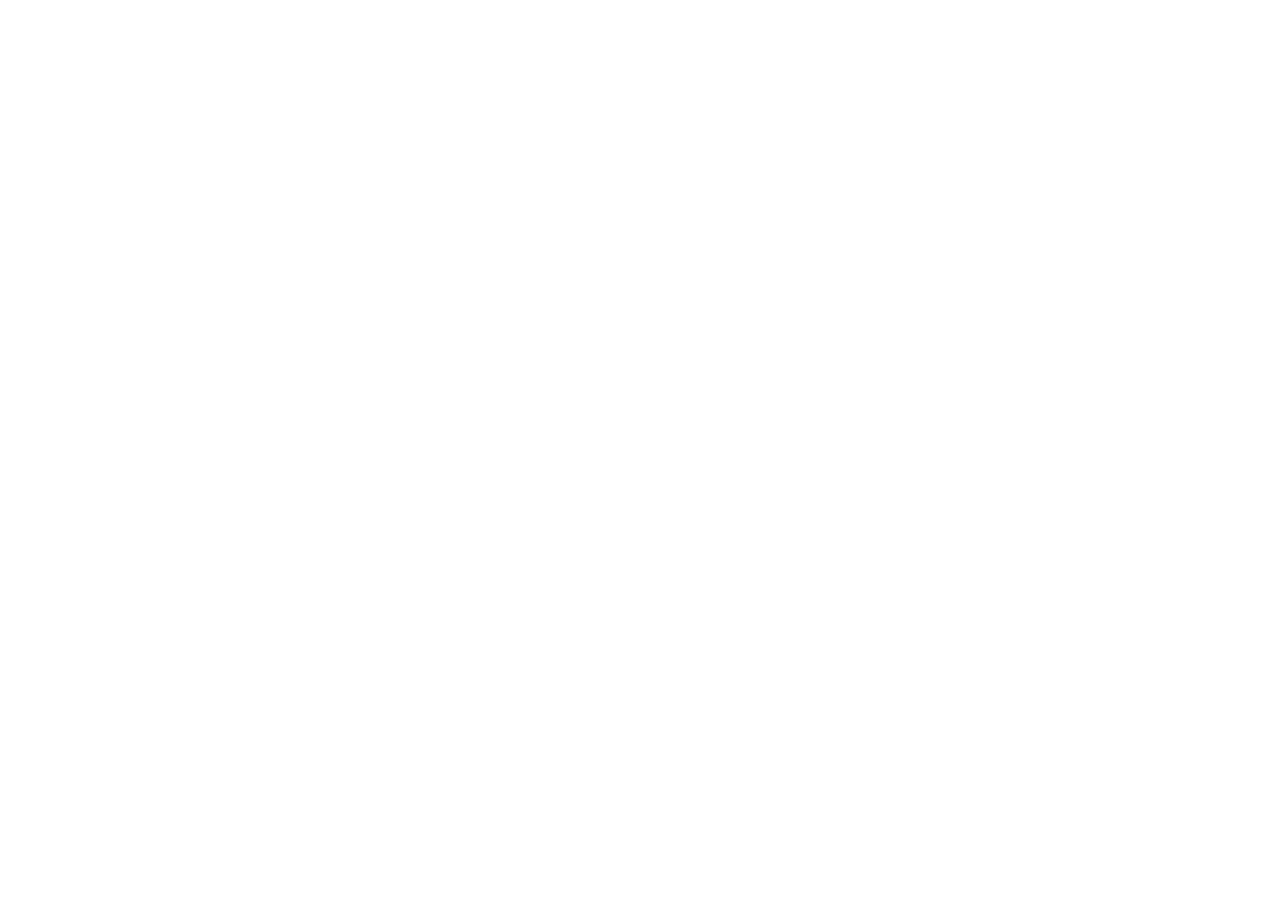
==== index.html @ b4f97b9c "init project" ====
<!DOCTYPE html>
<html lang="en">

<head>
    <meta charset="UTF-8">
    <meta http-equiv="X-UA-Compatible" content="IE=edge">
    <meta name="viewport" content="width=device-width, initial-scale=1.0">
    <title>Document</title>
</head>

<body>

</body>

</html>
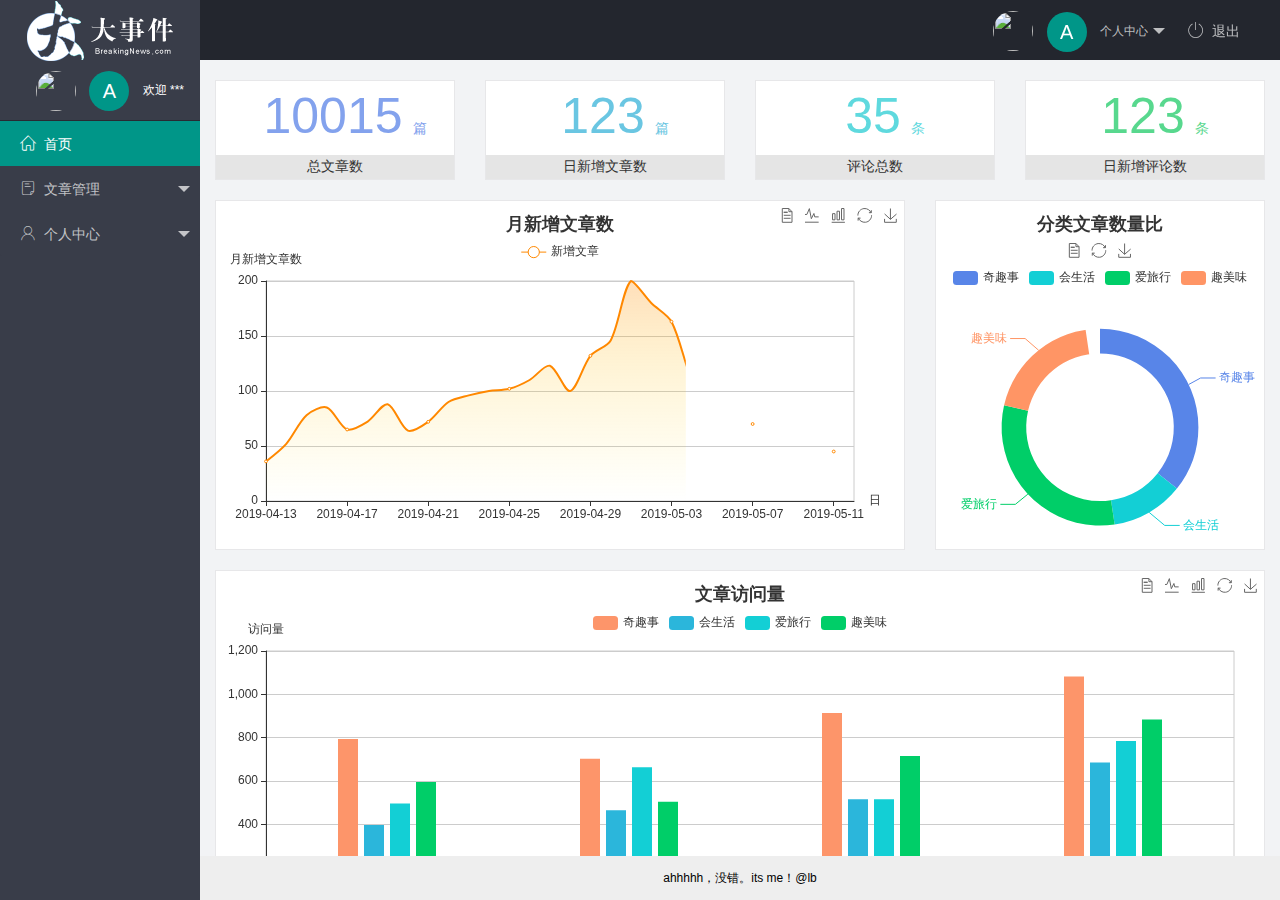
==== commit 74071f4d: "完成了主页功能的开发" ====
--- a/index.html
+++ b/index.html
@@ -5,11 +5,109 @@
     <meta charset="UTF-8">
     <meta http-equiv="X-UA-Compatible" content="IE=edge">
     <meta name="viewport" content="width=device-width, initial-scale=1.0">
-    <title>Document</title>
+    <title>后台主页</title>
+    <!-- 导入layui的样式表 -->
+    <link rel="stylesheet" href="/assets/lib/layui/css/layui.css">
+    <!-- 导入iconfont.css样式表-->
+    <link rel="stylesheet" href="/assets/fonts/iconfont.css">
+    <!-- 导入自己的样式 -->
+    <link rel="stylesheet" href="/assets/css/index.css">
 </head>
 
 <body>
+    <div class="layui-layout layui-layout-admin">
+        <div class="layui-header">
+            <div class="layui-logo layui-hide-xs layui-bg-black">
+                <img src="/assets/images/logo.png" alt="">
+            </div>
+            <!-- 头部区域（可配合layui 已有的水平导航） -->
+            <!-- <ul class="layui-nav layui-layout-left"> -->
+            <!-- 移动端显示 -->
+            <!-- <li class="layui-nav-item layui-show-xs-inline-block layui-hide-sm" lay-header-event="menuLeft"> -->
+            <!-- <i class="layui-icon layui-icon-spread-left"></i> -->
+            <!-- </li> -->
+            <!-- <li class="layui-nav-item">
+                <dl class="layui-nav-child">
+                    <dd><a href="">哈哈哈</a></dd>
+                    <dd><a href="">是我 22</a></dd>
+                    <dd><a href="">没错33</a></dd>
+                </dl>
+            </li> -->
+            <!-- </ul> -->
+            <ul class="layui-nav layui-layout-right">
+                <li class="layui-nav-item layui-hide layui-show-md-inline-block">
+                    <a href="javascript:;" class="userinfo">
+                        <img src="//tva1.sinaimg.cn/crop.0.0.118.118.180/5db11ff4gw1e77d3nqrv8j203b03cweg.jpg" class="layui-nav-img">
+                        <span class="text-avatar">A</span> 个人中心
+                    </a>
+                    <dl class="layui-nav-child">
+                        <dd><a href="">基本资料</a></dd>
+                        <dd><a href="">更换头像</a></dd>
+                        <dd><a href="">重置密码</a></dd>
+                    </dl>
 
+                </li>
+                <li class="layui-nav-item" lay-header-event="menuRight" lay-unselect>
+                    <a href="javascript:;">
+                        <i class="layui-icon "><a href="javascript:;" id="btnLogout"><span class="iconfont icon-tuichu"></span>退出</a></i>
+                    </a>
+                </li>
+            </ul>
+        </div>
+
+        <div class="layui-side layui-bg-black">
+            <div class="layui-side-scroll">
+                <div class="userinfo">
+                    <img src="//tva1.sinaimg.cn/crop.0.0.118.118.180/5db11ff4gw1e77d3nqrv8j203b03cweg.jpg" class="layui-nav-img">
+                    <span class="text-avatar">A</span>
+                    <span id="welcome">欢迎 ***</span>
+                </div>
+                <!-- 左侧导航区域（可配合layui已有的垂直导航） -->
+                <ul class="layui-nav layui-nav-tree" lay-shrink="all">
+                    <li class="layui-nav-item layui-this">
+                        <a href="/home/dashboard.html" target="fm">
+                            <span class="iconfont icon-home"></span>首页</a>
+                    </li>
+                    <li class="layui-nav-item">
+                        <a class="" href="javascript:;"><span class="iconfont icon-16"></span>文章管理</a>
+                        <dl class="layui-nav-child">
+                            <dd><a href="javascript:;"><i class="layui-icon layui-icon-app"></i>文章类别</a></dd>
+                            <dd><a href="javascript:;"><i class="layui-icon layui-icon-app"></i>文章列表</a></dd>
+                            <dd><a href="javascript:;"><i class="layui-icon layui-icon-app"></i>发布文章</a></dd>
+
+                        </dl>
+                    </li>
+                    <li class="layui-nav-item">
+                        <a href="javascript:;"><span class="iconfont icon-user"></span>个人中心</a>
+                        <dl class="layui-nav-child">
+                            <dd><a href="javascript:;"><i class="layui-icon layui-icon-app"></i>基本资料</a></dd>
+                            <dd><a href="javascript:;"><i class="layui-icon layui-icon-app"></i>更换头像</a></dd>
+                            <dd><a href="javascript:;"><i class="layui-icon layui-icon-app"></i>重置密码</a></dd>
+                        </dl>
+                    </li>
+                </ul>
+            </div>
+        </div>
+
+        <div class="layui-body">
+            <!-- 内容主体区域 -->
+            <iframe name="fm" src="/home/dashboard.html" frameborder="0"></iframe>
+        </div>
+
+        <div class="layui-footer">
+            <!-- 底部固定区域 -->
+            ahhhhh，没错。its me！@lb
+        </div>
+    </div>
+
+    <!-- 导入layui的js文件 -->
+    <script src="/assets/lib/layui/layui.all.js"></script>
+    <!-- 导入jQuery文件 -->
+    <script src="/assets/lib/jquery.js"></script>
+    <!-- 导入baseAPI.js文件 -->
+    <script src="/assets/js/baseAPI.js"></script>
+    <!-- 导入自己的index.js文件 -->
+    <script src="/assets/js/index.js"></script>
 </body>
 
 </html>--- a/assets/lib/layui/css/layui.css
+++ b/assets/lib/layui/css/layui.css
@@ -0,0 +1,2 @@
+/** layui-v2.5.5 MIT License By https://www.layui.com */
+ .layui-inline,img{display:inline-block;vertical-align:middle}h1,h2,h3,h4,h5,h6{font-weight:400}.layui-edge,.layui-header,.layui-inline,.layui-main{position:relative}.layui-body,.layui-edge,.layui-elip{overflow:hidden}.layui-btn,.layui-edge,.layui-inline,img{vertical-align:middle}.layui-btn,.layui-disabled,.layui-icon,.layui-unselect{-moz-user-select:none;-webkit-user-select:none;-ms-user-select:none}.layui-elip,.layui-form-checkbox span,.layui-form-pane .layui-form-label{text-overflow:ellipsis;white-space:nowrap}.layui-breadcrumb,.layui-tree-btnGroup{visibility:hidden}blockquote,body,button,dd,div,dl,dt,form,h1,h2,h3,h4,h5,h6,input,li,ol,p,pre,td,textarea,th,ul{margin:0;padding:0;-webkit-tap-highlight-color:rgba(0,0,0,0)}a:active,a:hover{outline:0}img{border:none}li{list-style:none}table{border-collapse:collapse;border-spacing:0}h4,h5,h6{font-size:100%}button,input,optgroup,option,select,textarea{font-family:inherit;font-size:inherit;font-style:inherit;font-weight:inherit;outline:0}pre{white-space:pre-wrap;white-space:-moz-pre-wrap;white-space:-pre-wrap;white-space:-o-pre-wrap;word-wrap:break-word}body{line-height:24px;font:14px Helvetica Neue,Helvetica,PingFang SC,Tahoma,Arial,sans-serif}hr{height:1px;margin:10px 0;border:0;clear:both}a{color:#333;text-decoration:none}a:hover{color:#777}a cite{font-style:normal;*cursor:pointer}.layui-border-box,.layui-border-box *{box-sizing:border-box}.layui-box,.layui-box *{box-sizing:content-box}.layui-clear{clear:both;*zoom:1}.layui-clear:after{content:'\20';clear:both;*zoom:1;display:block;height:0}.layui-inline{*display:inline;*zoom:1}.layui-edge{display:inline-block;width:0;height:0;border-width:6px;border-style:dashed;border-color:transparent}.layui-edge-top{top:-4px;border-bottom-color:#999;border-bottom-style:solid}.layui-edge-right{border-left-color:#999;border-left-style:solid}.layui-edge-bottom{top:2px;border-top-color:#999;border-top-style:solid}.layui-edge-left{border-right-color:#999;border-right-style:solid}.layui-disabled,.layui-disabled:hover{color:#d2d2d2!important;cursor:not-allowed!important}.layui-circle{border-radius:100%}.layui-show{display:block!important}.layui-hide{display:none!important}@font-face{font-family:layui-icon;src:url(../font/iconfont.eot?v=250);src:url(../font/iconfont.eot?v=250#iefix) format('embedded-opentype'),url(../font/iconfont.woff2?v=250) format('woff2'),url(../font/iconfont.woff?v=250) format('woff'),url(../font/iconfont.ttf?v=250) format('truetype'),url(../font/iconfont.svg?v=250#layui-icon) format('svg')}.layui-icon{font-family:layui-icon!important;font-size:16px;font-style:normal;-webkit-font-smoothing:antialiased;-moz-osx-font-smoothing:grayscale}.layui-icon-reply-fill:before{content:"\e611"}.layui-icon-set-fill:before{content:"\e614"}.layui-icon-menu-fill:before{content:"\e60f"}.layui-icon-search:before{content:"\e615"}.layui-icon-share:before{content:"\e641"}.layui-icon-set-sm:before{content:"\e620"}.layui-icon-engine:before{content:"\e628"}.layui-icon-close:before{content:"\1006"}.layui-icon-close-fill:before{content:"\1007"}.layui-icon-chart-screen:before{content:"\e629"}.layui-icon-star:before{content:"\e600"}.layui-icon-circle-dot:before{content:"\e617"}.layui-icon-chat:before{content:"\e606"}.layui-icon-release:before{content:"\e609"}.layui-icon-list:before{content:"\e60a"}.layui-icon-chart:before{content:"\e62c"}.layui-icon-ok-circle:before{content:"\1005"}.layui-icon-layim-theme:before{content:"\e61b"}.layui-icon-table:before{content:"\e62d"}.layui-icon-right:before{content:"\e602"}.layui-icon-left:before{content:"\e603"}.layui-icon-cart-simple:before{content:"\e698"}.layui-icon-face-cry:before{content:"\e69c"}.layui-icon-face-smile:before{content:"\e6af"}.layui-icon-survey:before{content:"\e6b2"}.layui-icon-tree:before{content:"\e62e"}.layui-icon-upload-circle:before{content:"\e62f"}.layui-icon-add-circle:before{content:"\e61f"}.layui-icon-download-circle:before{content:"\e601"}.layui-icon-templeate-1:before{content:"\e630"}.layui-icon-util:before{content:"\e631"}.layui-icon-face-surprised:before{content:"\e664"}.layui-icon-edit:before{content:"\e642"}.layui-icon-speaker:before{content:"\e645"}.layui-icon-down:before{content:"\e61a"}.layui-icon-file:before{content:"\e621"}.layui-icon-layouts:before{content:"\e632"}.layui-icon-rate-half:before{content:"\e6c9"}.layui-icon-add-circle-fine:before{content:"\e608"}.layui-icon-prev-circle:before{content:"\e633"}.layui-icon-read:before{content:"\e705"}.layui-icon-404:before{content:"\e61c"}.layui-icon-carousel:before{content:"\e634"}.layui-icon-help:before{content:"\e607"}.layui-icon-code-circle:before{content:"\e635"}.layui-icon-water:before{content:"\e636"}.layui-icon-username:before{content:"\e66f"}.layui-icon-find-fill:before{content:"\e670"}.layui-icon-about:before{content:"\e60b"}.layui-icon-location:before{content:"\e715"}.layui-icon-up:before{content:"\e619"}.layui-icon-pause:before{content:"\e651"}.layui-icon-date:before{content:"\e637"}.layui-icon-layim-uploadfile:before{content:"\e61d"}.layui-icon-delete:before{content:"\e640"}.layui-icon-play:before{content:"\e652"}.layui-icon-top:before{content:"\e604"}.layui-icon-friends:before{content:"\e612"}.layui-icon-refresh-3:before{content:"\e9aa"}.layui-icon-ok:before{content:"\e605"}.layui-icon-layer:before{content:"\e638"}.layui-icon-face-smile-fine:before{content:"\e60c"}.layui-icon-dollar:before{content:"\e659"}.layui-icon-group:before{content:"\e613"}.layui-icon-layim-download:before{content:"\e61e"}.layui-icon-picture-fine:before{content:"\e60d"}.layui-icon-link:before{content:"\e64c"}.layui-icon-diamond:before{content:"\e735"}.layui-icon-log:before{content:"\e60e"}.layui-icon-rate-solid:before{content:"\e67a"}.layui-icon-fonts-del:before{content:"\e64f"}.layui-icon-unlink:before{content:"\e64d"}.layui-icon-fonts-clear:before{content:"\e639"}.layui-icon-triangle-r:before{content:"\e623"}.layui-icon-circle:before{content:"\e63f"}.layui-icon-radio:before{content:"\e643"}.layui-icon-align-center:before{content:"\e647"}.layui-icon-align-right:before{content:"\e648"}.layui-icon-align-left:before{content:"\e649"}.layui-icon-loading-1:before{content:"\e63e"}.layui-icon-return:before{content:"\e65c"}.layui-icon-fonts-strong:before{content:"\e62b"}.layui-icon-upload:before{content:"\e67c"}.layui-icon-dialogue:before{content:"\e63a"}.layui-icon-video:before{content:"\e6ed"}.layui-icon-headset:before{content:"\e6fc"}.layui-icon-cellphone-fine:before{content:"\e63b"}.layui-icon-add-1:before{content:"\e654"}.layui-icon-face-smile-b:before{content:"\e650"}.layui-icon-fonts-html:before{content:"\e64b"}.layui-icon-form:before{content:"\e63c"}.layui-icon-cart:before{content:"\e657"}.layui-icon-camera-fill:before{content:"\e65d"}.layui-icon-tabs:before{content:"\e62a"}.layui-icon-fonts-code:before{content:"\e64e"}.layui-icon-fire:before{content:"\e756"}.layui-icon-set:before{content:"\e716"}.layui-icon-fonts-u:before{content:"\e646"}.layui-icon-triangle-d:before{content:"\e625"}.layui-icon-tips:before{content:"\e702"}.layui-icon-picture:before{content:"\e64a"}.layui-icon-more-vertical:before{content:"\e671"}.layui-icon-flag:before{content:"\e66c"}.layui-icon-loading:before{content:"\e63d"}.layui-icon-fonts-i:before{content:"\e644"}.layui-icon-refresh-1:before{content:"\e666"}.layui-icon-rmb:before{content:"\e65e"}.layui-icon-home:before{content:"\e68e"}.layui-icon-user:before{content:"\e770"}.layui-icon-notice:before{content:"\e667"}.layui-icon-login-weibo:before{content:"\e675"}.layui-icon-voice:before{content:"\e688"}.layui-icon-upload-drag:before{content:"\e681"}.layui-icon-login-qq:before{content:"\e676"}.layui-icon-snowflake:before{content:"\e6b1"}.layui-icon-file-b:before{content:"\e655"}.layui-icon-template:before{content:"\e663"}.layui-icon-auz:before{content:"\e672"}.layui-icon-console:before{content:"\e665"}.layui-icon-app:before{content:"\e653"}.layui-icon-prev:before{content:"\e65a"}.layui-icon-website:before{content:"\e7ae"}.layui-icon-next:before{content:"\e65b"}.layui-icon-component:before{content:"\e857"}.layui-icon-more:before{content:"\e65f"}.layui-icon-login-wechat:before{content:"\e677"}.layui-icon-shrink-right:before{content:"\e668"}.layui-icon-spread-left:before{content:"\e66b"}.layui-icon-camera:before{content:"\e660"}.layui-icon-note:before{content:"\e66e"}.layui-icon-refresh:before{content:"\e669"}.layui-icon-female:before{content:"\e661"}.layui-icon-male:before{content:"\e662"}.layui-icon-password:before{content:"\e673"}.layui-icon-senior:before{content:"\e674"}.layui-icon-theme:before{content:"\e66a"}.layui-icon-tread:before{content:"\e6c5"}.layui-icon-praise:before{content:"\e6c6"}.layui-icon-star-fill:before{content:"\e658"}.layui-icon-rate:before{content:"\e67b"}.layui-icon-template-1:before{content:"\e656"}.layui-icon-vercode:before{content:"\e679"}.layui-icon-cellphone:before{content:"\e678"}.layui-icon-screen-full:before{content:"\e622"}.layui-icon-screen-restore:before{content:"\e758"}.layui-icon-cols:before{content:"\e610"}.layui-icon-export:before{content:"\e67d"}.layui-icon-print:before{content:"\e66d"}.layui-icon-slider:before{content:"\e714"}.layui-icon-addition:before{content:"\e624"}.layui-icon-subtraction:before{content:"\e67e"}.layui-icon-service:before{content:"\e626"}.layui-icon-transfer:before{content:"\e691"}.layui-main{width:1140px;margin:0 auto}.layui-header{z-index:1000;height:60px}.layui-header a:hover{transition:all .5s;-webkit-transition:all .5s}.layui-side{position:fixed;left:0;top:0;bottom:0;z-index:999;width:200px;overflow-x:hidden}.layui-side-scroll{position:relative;width:220px;height:100%;overflow-x:hidden}.layui-body{position:absolute;left:200px;right:0;top:0;bottom:0;z-index:998;width:auto;overflow-y:auto;box-sizing:border-box}.layui-layout-body{overflow:hidden}.layui-layout-admin .layui-header{background-color:#23262E}.layui-layout-admin .layui-side{top:60px;width:200px;overflow-x:hidden}.layui-layout-admin .layui-body{position:fixed;top:60px;bottom:44px}.layui-layout-admin .layui-main{width:auto;margin:0 15px}.layui-layout-admin .layui-footer{position:fixed;left:200px;right:0;bottom:0;height:44px;line-height:44px;padding:0 15px;background-color:#eee}.layui-layout-admin .layui-logo{position:absolute;left:0;top:0;width:200px;height:100%;line-height:60px;text-align:center;color:#009688;font-size:16px}.layui-layout-admin .layui-header .layui-nav{background:0 0}.layui-layout-left{position:absolute!important;left:200px;top:0}.layui-layout-right{position:absolute!important;right:0;top:0}.layui-container{position:relative;margin:0 auto;padding:0 15px;box-sizing:border-box}.layui-fluid{position:relative;margin:0 auto;padding:0 15px}.layui-row:after,.layui-row:before{content:'';display:block;clear:both}.layui-col-lg1,.layui-col-lg10,.layui-col-lg11,.layui-col-lg12,.layui-col-lg2,.layui-col-lg3,.layui-col-lg4,.layui-col-lg5,.layui-col-lg6,.layui-col-lg7,.layui-col-lg8,.layui-col-lg9,.layui-col-md1,.layui-col-md10,.layui-col-md11,.layui-col-md12,.layui-col-md2,.layui-col-md3,.layui-col-md4,.layui-col-md5,.layui-col-md6,.layui-col-md7,.layui-col-md8,.layui-col-md9,.layui-col-sm1,.layui-col-sm10,.layui-col-sm11,.layui-col-sm12,.layui-col-sm2,.layui-col-sm3,.layui-col-sm4,.layui-col-sm5,.layui-col-sm6,.layui-col-sm7,.layui-col-sm8,.layui-col-sm9,.layui-col-xs1,.layui-col-xs10,.layui-col-xs11,.layui-col-xs12,.layui-col-xs2,.layui-col-xs3,.layui-col-xs4,.layui-col-xs5,.layui-col-xs6,.layui-col-xs7,.layui-col-xs8,.layui-col-xs9{position:relative;display:block;box-sizing:border-box}.layui-col-xs1,.layui-col-xs10,.layui-col-xs11,.layui-col-xs12,.layui-col-xs2,.layui-col-xs3,.layui-col-xs4,.layui-col-xs5,.layui-col-xs6,.layui-col-xs7,.layui-col-xs8,.layui-col-xs9{float:left}.layui-col-xs1{width:8.33333333%}.layui-col-xs2{width:16.66666667%}.layui-col-xs3{width:25%}.layui-col-xs4{width:33.33333333%}.layui-col-xs5{width:41.66666667%}.layui-col-xs6{width:50%}.layui-col-xs7{width:58.33333333%}.layui-col-xs8{width:66.66666667%}.layui-col-xs9{width:75%}.layui-col-xs10{width:83.33333333%}.layui-col-xs11{width:91.66666667%}.layui-col-xs12{width:100%}.layui-col-xs-offset1{margin-left:8.33333333%}.layui-col-xs-offset2{margin-left:16.66666667%}.layui-col-xs-offset3{margin-left:25%}.layui-col-xs-offset4{margin-left:33.33333333%}.layui-col-xs-offset5{margin-left:41.66666667%}.layui-col-xs-offset6{margin-left:50%}.layui-col-xs-offset7{margin-left:58.33333333%}.layui-col-xs-offset8{margin-left:66.66666667%}.layui-col-xs-offset9{margin-left:75%}.layui-col-xs-offset10{margin-left:83.33333333%}.layui-col-xs-offset11{margin-left:91.66666667%}.layui-col-xs-offset12{margin-left:100%}@media screen and (max-width:768px){.layui-hide-xs{display:none!important}.layui-show-xs-block{display:block!important}.layui-show-xs-inline{display:inline!important}.layui-show-xs-inline-block{display:inline-block!important}}@media screen and (min-width:768px){.layui-container{width:750px}.layui-hide-sm{display:none!important}.layui-show-sm-block{display:block!important}.layui-show-sm-inline{display:inline!important}.layui-show-sm-inline-block{display:inline-block!important}.layui-col-sm1,.layui-col-sm10,.layui-col-sm11,.layui-col-sm12,.layui-col-sm2,.layui-col-sm3,.layui-col-sm4,.layui-col-sm5,.layui-col-sm6,.layui-col-sm7,.layui-col-sm8,.layui-col-sm9{float:left}.layui-col-sm1{width:8.33333333%}.layui-col-sm2{width:16.66666667%}.layui-col-sm3{width:25%}.layui-col-sm4{width:33.33333333%}.layui-col-sm5{width:41.66666667%}.layui-col-sm6{width:50%}.layui-col-sm7{width:58.33333333%}.layui-col-sm8{width:66.66666667%}.layui-col-sm9{width:75%}.layui-col-sm10{width:83.33333333%}.layui-col-sm11{width:91.66666667%}.layui-col-sm12{width:100%}.layui-col-sm-offset1{margin-left:8.33333333%}.layui-col-sm-offset2{margin-left:16.66666667%}.layui-col-sm-offset3{margin-left:25%}.layui-col-sm-offset4{margin-left:33.33333333%}.layui-col-sm-offset5{margin-left:41.66666667%}.layui-col-sm-offset6{margin-left:50%}.layui-col-sm-offset7{margin-left:58.33333333%}.layui-col-sm-offset8{margin-left:66.66666667%}.layui-col-sm-offset9{margin-left:75%}.layui-col-sm-offset10{margin-left:83.33333333%}.layui-col-sm-offset11{margin-left:91.66666667%}.layui-col-sm-offset12{margin-left:100%}}@media screen and (min-width:992px){.layui-container{width:970px}.layui-hide-md{display:none!important}.layui-show-md-block{display:block!important}.layui-show-md-inline{display:inline!important}.layui-show-md-inline-block{display:inline-block!important}.layui-col-md1,.layui-col-md10,.layui-col-md11,.layui-col-md12,.layui-col-md2,.layui-col-md3,.layui-col-md4,.layui-col-md5,.layui-col-md6,.layui-col-md7,.layui-col-md8,.layui-col-md9{float:left}.layui-col-md1{width:8.33333333%}.layui-col-md2{width:16.66666667%}.layui-col-md3{width:25%}.layui-col-md4{width:33.33333333%}.layui-col-md5{width:41.66666667%}.layui-col-md6{width:50%}.layui-col-md7{width:58.33333333%}.layui-col-md8{width:66.66666667%}.layui-col-md9{width:75%}.layui-col-md10{width:83.33333333%}.layui-col-md11{width:91.66666667%}.layui-col-md12{width:100%}.layui-col-md-offset1{margin-left:8.33333333%}.layui-col-md-offset2{margin-left:16.66666667%}.layui-col-md-offset3{margin-left:25%}.layui-col-md-offset4{margin-left:33.33333333%}.layui-col-md-offset5{margin-left:41.66666667%}.layui-col-md-offset6{margin-left:50%}.layui-col-md-offset7{margin-left:58.33333333%}.layui-col-md-offset8{margin-left:66.66666667%}.layui-col-md-offset9{margin-left:75%}.layui-col-md-offset10{margin-left:83.33333333%}.layui-col-md-offset11{margin-left:91.66666667%}.layui-col-md-offset12{margin-left:100%}}@media screen and (min-width:1200px){.layui-container{width:1170px}.layui-hide-lg{display:none!important}.layui-show-lg-block{display:block!important}.layui-show-lg-inline{display:inline!important}.layui-show-lg-inline-block{display:inline-block!important}.layui-col-lg1,.layui-col-lg10,.layui-col-lg11,.layui-col-lg12,.layui-col-lg2,.layui-col-lg3,.layui-col-lg4,.layui-col-lg5,.layui-col-lg6,.layui-col-lg7,.layui-col-lg8,.layui-col-lg9{float:left}.layui-col-lg1{width:8.33333333%}.layui-col-lg2{width:16.66666667%}.layui-col-lg3{width:25%}.layui-col-lg4{width:33.33333333%}.layui-col-lg5{width:41.66666667%}.layui-col-lg6{width:50%}.layui-col-lg7{width:58.33333333%}.layui-col-lg8{width:66.66666667%}.layui-col-lg9{width:75%}.layui-col-lg10{width:83.33333333%}.layui-col-lg11{width:91.66666667%}.layui-col-lg12{width:100%}.layui-col-lg-offset1{margin-left:8.33333333%}.layui-col-lg-offset2{margin-left:16.66666667%}.layui-col-lg-offset3{margin-left:25%}.layui-col-lg-offset4{margin-left:33.33333333%}.layui-col-lg-offset5{margin-left:41.66666667%}.layui-col-lg-offset6{margin-left:50%}.layui-col-lg-offset7{margin-left:58.33333333%}.layui-col-lg-offset8{margin-left:66.66666667%}.layui-col-lg-offset9{margin-left:75%}.layui-col-lg-offset10{margin-left:83.33333333%}.layui-col-lg-offset11{margin-left:91.66666667%}.layui-col-lg-offset12{margin-left:100%}}.layui-col-space1{margin:-.5px}.layui-col-space1>*{padding:.5px}.layui-col-space3{margin:-1.5px}.layui-col-space3>*{padding:1.5px}.layui-col-space5{margin:-2.5px}.layui-col-space5>*{padding:2.5px}.layui-col-space8{margin:-3.5px}.layui-col-space8>*{padding:3.5px}.layui-col-space10{margin:-5px}.layui-col-space10>*{padding:5px}.layui-col-space12{margin:-6px}.layui-col-space12>*{padding:6px}.layui-col-space15{margin:-7.5px}.layui-col-space15>*{padding:7.5px}.layui-col-space18{margin:-9px}.layui-col-space18>*{padding:9px}.layui-col-space20{margin:-10px}.layui-col-space20>*{padding:10px}.layui-col-space22{margin:-11px}.layui-col-space22>*{padding:11px}.layui-col-space25{margin:-12.5px}.layui-col-space25>*{padding:12.5px}.layui-col-space30{margin:-15px}.layui-col-space30>*{padding:15px}.layui-btn,.layui-input,.layui-select,.layui-textarea,.layui-upload-button{outline:0;-webkit-appearance:none;transition:all .3s;-webkit-transition:all .3s;box-sizing:border-box}.layui-elem-quote{margin-bottom:10px;padding:15px;line-height:22px;border-left:5px solid #009688;border-radius:0 2px 2px 0;background-color:#f2f2f2}.layui-quote-nm{border-style:solid;border-width:1px 1px 1px 5px;background:0 0}.layui-elem-field{margin-bottom:10px;padding:0;border-width:1px;border-style:solid}.layui-elem-field legend{margin-left:20px;padding:0 10px;font-size:20px;font-weight:300}.layui-field-title{margin:10px 0 20px;border-width:1px 0 0}.layui-field-box{padding:10px 15px}.layui-field-title .layui-field-box{padding:10px 0}.layui-progress{position:relative;height:6px;border-radius:20px;background-color:#e2e2e2}.layui-progress-bar{position:absolute;left:0;top:0;width:0;max-width:100%;height:6px;border-radius:20px;text-align:right;background-color:#5FB878;transition:all .3s;-webkit-transition:all .3s}.layui-progress-big,.layui-progress-big .layui-progress-bar{height:18px;line-height:18px}.layui-progress-text{position:relative;top:-20px;line-height:18px;font-size:12px;color:#666}.layui-progress-big .layui-progress-text{position:static;padding:0 10px;color:#fff}.layui-collapse{border-width:1px;border-style:solid;border-radius:2px}.layui-colla-content,.layui-colla-item{border-top-width:1px;border-top-style:solid}.layui-colla-item:first-child{border-top:none}.layui-colla-title{position:relative;height:42px;line-height:42px;padding:0 15px 0 35px;color:#333;background-color:#f2f2f2;cursor:pointer;font-size:14px;overflow:hidden}.layui-colla-content{display:none;padding:10px 15px;line-height:22px;color:#666}.layui-colla-icon{position:absolute;left:15px;top:0;font-size:14px}.layui-card{margin-bottom:15px;border-radius:2px;background-color:#fff;box-shadow:0 1px 2px 0 rgba(0,0,0,.05)}.layui-card:last-child{margin-bottom:0}.layui-card-header{position:relative;height:42px;line-height:42px;padding:0 15px;border-bottom:1px solid #f6f6f6;color:#333;border-radius:2px 2px 0 0;font-size:14px}.layui-bg-black,.layui-bg-blue,.layui-bg-cyan,.layui-bg-green,.layui-bg-orange,.layui-bg-red{color:#fff!important}.layui-card-body{position:relative;padding:10px 15px;line-height:24px}.layui-card-body[pad15]{padding:15px}.layui-card-body[pad20]{padding:20px}.layui-card-body .layui-table{margin:5px 0}.layui-card .layui-tab{margin:0}.layui-panel-window{position:relative;padding:15px;border-radius:0;border-top:5px solid #E6E6E6;background-color:#fff}.layui-auxiliar-moving{position:fixed;left:0;right:0;top:0;bottom:0;width:100%;height:100%;background:0 0;z-index:9999999999}.layui-form-label,.layui-form-mid,.layui-form-select,.layui-input-block,.layui-input-inline,.layui-textarea{position:relative}.layui-bg-red{background-color:#FF5722!important}.layui-bg-orange{background-color:#FFB800!important}.layui-bg-green{background-color:#009688!important}.layui-bg-cyan{background-color:#2F4056!important}.layui-bg-blue{background-color:#1E9FFF!important}.layui-bg-black{background-color:#393D49!important}.layui-bg-gray{background-color:#eee!important;color:#666!important}.layui-badge-rim,.layui-colla-content,.layui-colla-item,.layui-collapse,.layui-elem-field,.layui-form-pane .layui-form-item[pane],.layui-form-pane .layui-form-label,.layui-input,.layui-layedit,.layui-layedit-tool,.layui-quote-nm,.layui-select,.layui-tab-bar,.layui-tab-card,.layui-tab-title,.layui-tab-title .layui-this:after,.layui-textarea{border-color:#e6e6e6}.layui-timeline-item:before,hr{background-color:#e6e6e6}.layui-text{line-height:22px;font-size:14px;color:#666}.layui-text h1,.layui-text h2,.layui-text h3{font-weight:500;color:#333}.layui-text h1{font-size:30px}.layui-text h2{font-size:24px}.layui-text h3{font-size:18px}.layui-text a:not(.layui-btn){color:#01AAED}.layui-text a:not(.layui-btn):hover{text-decoration:underline}.layui-text ul{padding:5px 0 5px 15px}.layui-text ul li{margin-top:5px;list-style-type:disc}.layui-text em,.layui-word-aux{color:#999!important;padding:0 5px!important}.layui-btn{display:inline-block;height:38px;line-height:38px;padding:0 18px;background-color:#009688;color:#fff;white-space:nowrap;text-align:center;font-size:14px;border:none;border-radius:2px;cursor:pointer}.layui-btn:hover{opacity:.8;filter:alpha(opacity=80);color:#fff}.layui-btn:active{opacity:1;filter:alpha(opacity=100)}.layui-btn+.layui-btn{margin-left:10px}.layui-btn-container{font-size:0}.layui-btn-container .layui-btn{margin-right:10px;margin-bottom:10px}.layui-btn-container .layui-btn+.layui-btn{margin-left:0}.layui-table .layui-btn-container .layui-btn{margin-bottom:9px}.layui-btn-radius{border-radius:100px}.layui-btn .layui-icon{margin-right:3px;font-size:18px;vertical-align:bottom;vertical-align:middle\9}.layui-btn-primary{border:1px solid #C9C9C9;background-color:#fff;color:#555}.layui-btn-primary:hover{border-color:#009688;color:#333}.layui-btn-normal{background-color:#1E9FFF}.layui-btn-warm{background-color:#FFB800}.layui-btn-danger{background-color:#FF5722}.layui-btn-checked{background-color:#5FB878}.layui-btn-disabled,.layui-btn-disabled:active,.layui-btn-disabled:hover{border:1px solid #e6e6e6;background-color:#FBFBFB;color:#C9C9C9;cursor:not-allowed;opacity:1}.layui-btn-lg{height:44px;line-height:44px;padding:0 25px;font-size:16px}.layui-btn-sm{height:30px;line-height:30px;padding:0 10px;font-size:12px}.layui-btn-sm i{font-size:16px!important}.layui-btn-xs{height:22px;line-height:22px;padding:0 5px;font-size:12px}.layui-btn-xs i{font-size:14px!important}.layui-btn-group{display:inline-block;vertical-align:middle;font-size:0}.layui-btn-group .layui-btn{margin-left:0!important;margin-right:0!important;border-left:1px solid rgba(255,255,255,.5);border-radius:0}.layui-btn-group .layui-btn-primary{border-left:none}.layui-btn-group .layui-btn-primary:hover{border-color:#C9C9C9;color:#009688}.layui-btn-group .layui-btn:first-child{border-left:none;border-radius:2px 0 0 2px}.layui-btn-group .layui-btn-primary:first-child{border-left:1px solid #c9c9c9}.layui-btn-group .layui-btn:last-child{border-radius:0 2px 2px 0}.layui-btn-group .layui-btn+.layui-btn{margin-left:0}.layui-btn-group+.layui-btn-group{margin-left:10px}.layui-btn-fluid{width:100%}.layui-input,.layui-select,.layui-textarea{height:38px;line-height:1.3;line-height:38px\9;border-width:1px;border-style:solid;background-color:#fff;border-radius:2px}.layui-input::-webkit-input-placeholder,.layui-select::-webkit-input-placeholder,.layui-textarea::-webkit-input-placeholder{line-height:1.3}.layui-input,.layui-textarea{display:block;width:100%;padding-left:10px}.layui-input:hover,.layui-textarea:hover{border-color:#D2D2D2!important}.layui-input:focus,.layui-textarea:focus{border-color:#C9C9C9!important}.layui-textarea{min-height:100px;height:auto;line-height:20px;padding:6px 10px;resize:vertical}.layui-select{padding:0 10px}.layui-form input[type=checkbox],.layui-form input[type=radio],.layui-form select{display:none}.layui-form [lay-ignore]{display:initial}.layui-form-item{margin-bottom:15px;clear:both;*zoom:1}.layui-form-item:after{content:'\20';clear:both;*zoom:1;display:block;height:0}.layui-form-label{float:left;display:block;padding:9px 15px;width:80px;font-weight:400;line-height:20px;text-align:right}.layui-form-label-col{display:block;float:none;padding:9px 0;line-height:20px;text-align:left}.layui-form-item .layui-inline{margin-bottom:5px;margin-right:10px}.layui-input-block{margin-left:110px;min-height:36px}.layui-input-inline{display:inline-block;vertical-align:middle}.layui-form-item .layui-input-inline{float:left;width:190px;margin-right:10px}.layui-form-text .layui-input-inline{width:auto}.layui-form-mid{float:left;display:block;padding:9px 0!important;line-height:20px;margin-right:10px}.layui-form-danger+.layui-form-select .layui-input,.layui-form-danger:focus{border-color:#FF5722!important}.layui-form-select .layui-input{padding-right:30px;cursor:pointer}.layui-form-select .layui-edge{position:absolute;right:10px;top:50%;margin-top:-3px;cursor:pointer;border-width:6px;border-top-color:#c2c2c2;border-top-style:solid;transition:all .3s;-webkit-transition:all .3s}.layui-form-select dl{display:none;position:absolute;left:0;top:42px;padding:5px 0;z-index:899;min-width:100%;border:1px solid #d2d2d2;max-height:300px;overflow-y:auto;background-color:#fff;border-radius:2px;box-shadow:0 2px 4px rgba(0,0,0,.12);box-sizing:border-box}.layui-form-select dl dd,.layui-form-select dl dt{padding:0 10px;line-height:36px;white-space:nowrap;overflow:hidden;text-overflow:ellipsis}.layui-form-select dl dt{font-size:12px;color:#999}.layui-form-select dl dd{cursor:pointer}.layui-form-select dl dd:hover{background-color:#f2f2f2;-webkit-transition:.5s all;transition:.5s all}.layui-form-select .layui-select-group dd{padding-left:20px}.layui-form-select dl dd.layui-select-tips{padding-left:10px!important;color:#999}.layui-form-select dl dd.layui-this{background-color:#5FB878;color:#fff}.layui-form-checkbox,.layui-form-select dl dd.layui-disabled{background-color:#fff}.layui-form-selected dl{display:block}.layui-form-checkbox,.layui-form-checkbox *,.layui-form-switch{display:inline-block;vertical-align:middle}.layui-form-selected .layui-edge{margin-top:-9px;-webkit-transform:rotate(180deg);transform:rotate(180deg);margin-top:-3px\9}:root .layui-form-selected .layui-edge{margin-top:-9px\0/IE9}.layui-form-selectup dl{top:auto;bottom:42px}.layui-select-none{margin:5px 0;text-align:center;color:#999}.layui-select-disabled .layui-disabled{border-color:#eee!important}.layui-select-disabled .layui-edge{border-top-color:#d2d2d2}.layui-form-checkbox{position:relative;height:30px;line-height:30px;margin-right:10px;padding-right:30px;cursor:pointer;font-size:0;-webkit-transition:.1s linear;transition:.1s linear;box-sizing:border-box}.layui-form-checkbox span{padding:0 10px;height:100%;font-size:14px;border-radius:2px 0 0 2px;background-color:#d2d2d2;color:#fff;overflow:hidden}.layui-form-checkbox:hover span{background-color:#c2c2c2}.layui-form-checkbox i{position:absolute;right:0;top:0;width:30px;height:28px;border:1px solid #d2d2d2;border-left:none;border-radius:0 2px 2px 0;color:#fff;font-size:20px;text-align:center}.layui-form-checkbox:hover i{border-color:#c2c2c2;color:#c2c2c2}.layui-form-checked,.layui-form-checked:hover{border-color:#5FB878}.layui-form-checked span,.layui-form-checked:hover span{background-color:#5FB878}.layui-form-checked i,.layui-form-checked:hover i{color:#5FB878}.layui-form-item .layui-form-checkbox{margin-top:4px}.layui-form-checkbox[lay-skin=primary]{height:auto!important;line-height:normal!important;min-width:18px;min-height:18px;border:none!important;margin-right:0;padding-left:28px;padding-right:0;background:0 0}.layui-form-checkbox[lay-skin=primary] span{padding-left:0;padding-right:15px;line-height:18px;background:0 0;color:#666}.layui-form-checkbox[lay-skin=primary] i{right:auto;left:0;width:16px;height:16px;line-height:16px;border:1px solid #d2d2d2;font-size:12px;border-radius:2px;background-color:#fff;-webkit-transition:.1s linear;transition:.1s linear}.layui-form-checkbox[lay-skin=primary]:hover i{border-color:#5FB878;color:#fff}.layui-form-checked[lay-skin=primary] i{border-color:#5FB878!important;background-color:#5FB878;color:#fff}.layui-checkbox-disbaled[lay-skin=primary] span{background:0 0!important;color:#c2c2c2}.layui-checkbox-disbaled[lay-skin=primary]:hover i{border-color:#d2d2d2}.layui-form-item .layui-form-checkbox[lay-skin=primary]{margin-top:10px}.layui-form-switch{position:relative;height:22px;line-height:22px;min-width:35px;padding:0 5px;margin-top:8px;border:1px solid #d2d2d2;border-radius:20px;cursor:pointer;background-color:#fff;-webkit-transition:.1s linear;transition:.1s linear}.layui-form-switch i{position:absolute;left:5px;top:3px;width:16px;height:16px;border-radius:20px;background-color:#d2d2d2;-webkit-transition:.1s linear;transition:.1s linear}.layui-form-switch em{position:relative;top:0;width:25px;margin-left:21px;padding:0!important;text-align:center!important;color:#999!important;font-style:normal!important;font-size:12px}.layui-form-onswitch{border-color:#5FB878;background-color:#5FB878}.layui-checkbox-disbaled,.layui-checkbox-disbaled i{border-color:#e2e2e2!important}.layui-form-onswitch i{left:100%;margin-left:-21px;background-color:#fff}.layui-form-onswitch em{margin-left:5px;margin-right:21px;color:#fff!important}.layui-checkbox-disbaled span{background-color:#e2e2e2!important}.layui-checkbox-disbaled:hover i{color:#fff!important}[lay-radio]{display:none}.layui-form-radio,.layui-form-radio *{display:inline-block;vertical-align:middle}.layui-form-radio{line-height:28px;margin:6px 10px 0 0;padding-right:10px;cursor:pointer;font-size:0}.layui-form-radio *{font-size:14px}.layui-form-radio>i{margin-right:8px;font-size:22px;color:#c2c2c2}.layui-form-radio>i:hover,.layui-form-radioed>i{color:#5FB878}.layui-radio-disbaled>i{color:#e2e2e2!important}.layui-form-pane .layui-form-label{width:110px;padding:8px 15px;height:38px;line-height:20px;border-width:1px;border-style:solid;border-radius:2px 0 0 2px;text-align:center;background-color:#FBFBFB;overflow:hidden;box-sizing:border-box}.layui-form-pane .layui-input-inline{margin-left:-1px}.layui-form-pane .layui-input-block{margin-left:110px;left:-1px}.layui-form-pane .layui-input{border-radius:0 2px 2px 0}.layui-form-pane .layui-form-text .layui-form-label{float:none;width:100%;border-radius:2px;box-sizing:border-box;text-align:left}.layui-form-pane .layui-form-text .layui-input-inline{display:block;margin:0;top:-1px;clear:both}.layui-form-pane .layui-form-text .layui-input-block{margin:0;left:0;top:-1px}.layui-form-pane .layui-form-text .layui-textarea{min-height:100px;border-radius:0 0 2px 2px}.layui-form-pane .layui-form-checkbox{margin:4px 0 4px 10px}.layui-form-pane .layui-form-radio,.layui-form-pane .layui-form-switch{margin-top:6px;margin-left:10px}.layui-form-pane .layui-form-item[pane]{position:relative;border-width:1px;border-style:solid}.layui-form-pane .layui-form-item[pane] .layui-form-label{position:absolute;left:0;top:0;height:100%;border-width:0 1px 0 0}.layui-form-pane .layui-form-item[pane] .layui-input-inline{margin-left:110px}@media screen and (max-width:450px){.layui-form-item .layui-form-label{text-overflow:ellipsis;overflow:hidden;white-space:nowrap}.layui-form-item .layui-inline{display:block;margin-right:0;margin-bottom:20px;clear:both}.layui-form-item .layui-inline:after{content:'\20';clear:both;display:block;height:0}.layui-form-item .layui-input-inline{display:block;float:none;left:-3px;width:auto;margin:0 0 10px 112px}.layui-form-item .layui-input-inline+.layui-form-mid{margin-left:110px;top:-5px;padding:0}.layui-form-item .layui-form-checkbox{margin-right:5px;margin-bottom:5px}}.layui-layedit{border-width:1px;border-style:solid;border-radius:2px}.layui-layedit-tool{padding:3px 5px;border-bottom-width:1px;border-bottom-style:solid;font-size:0}.layedit-tool-fixed{position:fixed;top:0;border-top:1px solid #e2e2e2}.layui-layedit-tool .layedit-tool-mid,.layui-layedit-tool .layui-icon{display:inline-block;vertical-align:middle;text-align:center;font-size:14px}.layui-layedit-tool .layui-icon{position:relative;width:32px;height:30px;line-height:30px;margin:3px 5px;color:#777;cursor:pointer;border-radius:2px}.layui-layedit-tool .layui-icon:hover{color:#393D49}.layui-layedit-tool .layui-icon:active{color:#000}.layui-layedit-tool .layedit-tool-active{background-color:#e2e2e2;color:#000}.layui-layedit-tool .layui-disabled,.layui-layedit-tool .layui-disabled:hover{color:#d2d2d2;cursor:not-allowed}.layui-layedit-tool .layedit-tool-mid{width:1px;height:18px;margin:0 10px;background-color:#d2d2d2}.layedit-tool-html{width:50px!important;font-size:30px!important}.layedit-tool-b,.layedit-tool-code,.layedit-tool-help{font-size:16px!important}.layedit-tool-d,.layedit-tool-face,.layedit-tool-image,.layedit-tool-unlink{font-size:18px!important}.layedit-tool-image input{position:absolute;font-size:0;left:0;top:0;width:100%;height:100%;opacity:.01;filter:Alpha(opacity=1);cursor:pointer}.layui-layedit-iframe iframe{display:block;width:100%}#LAY_layedit_code{overflow:hidden}.layui-laypage{display:inline-block;*display:inline;*zoom:1;vertical-align:middle;margin:10px 0;font-size:0}.layui-laypage>a:first-child,.layui-laypage>a:first-child em{border-radius:2px 0 0 2px}.layui-laypage>a:last-child,.layui-laypage>a:last-child em{border-radius:0 2px 2px 0}.layui-laypage>:first-child{margin-left:0!important}.layui-laypage>:last-child{margin-right:0!important}.layui-laypage a,.layui-laypage button,.layui-laypage input,.layui-laypage select,.layui-laypage span{border:1px solid #e2e2e2}.layui-laypage a,.layui-laypage span{display:inline-block;*display:inline;*zoom:1;vertical-align:middle;padding:0 15px;height:28px;line-height:28px;margin:0 -1px 5px 0;background-color:#fff;color:#333;font-size:12px}.layui-flow-more a *,.layui-laypage input,.layui-table-view select[lay-ignore]{display:inline-block}.layui-laypage a:hover{color:#009688}.layui-laypage em{font-style:normal}.layui-laypage .layui-laypage-spr{color:#999;font-weight:700}.layui-laypage a{text-decoration:none}.layui-laypage .layui-laypage-curr{position:relative}.layui-laypage .layui-laypage-curr em{position:relative;color:#fff}.layui-laypage .layui-laypage-curr .layui-laypage-em{position:absolute;left:-1px;top:-1px;padding:1px;width:100%;height:100%;background-color:#009688}.layui-laypage-em{border-radius:2px}.layui-laypage-next em,.layui-laypage-prev em{font-family:Sim sun;font-size:16px}.layui-laypage .layui-laypage-count,.layui-laypage .layui-laypage-limits,.layui-laypage .layui-laypage-refresh,.layui-laypage .layui-laypage-skip{margin-left:10px;margin-right:10px;padding:0;border:none}.layui-laypage .layui-laypage-limits,.layui-laypage .layui-laypage-refresh{vertical-align:top}.layui-laypage .layui-laypage-refresh i{font-size:18px;cursor:pointer}.layui-laypage select{height:22px;padding:3px;border-radius:2px;cursor:pointer}.layui-laypage .layui-laypage-skip{height:30px;line-height:30px;color:#999}.layui-laypage button,.layui-laypage input{height:30px;line-height:30px;border-radius:2px;vertical-align:top;background-color:#fff;box-sizing:border-box}.layui-laypage input{width:40px;margin:0 10px;padding:0 3px;text-align:center}.layui-laypage input:focus,.layui-laypage select:focus{border-color:#009688!important}.layui-laypage button{margin-left:10px;padding:0 10px;cursor:pointer}.layui-table,.layui-table-view{margin:10px 0}.layui-flow-more{margin:10px 0;text-align:center;color:#999;font-size:14px}.layui-flow-more a{height:32px;line-height:32px}.layui-flow-more a *{vertical-align:top}.layui-flow-more a cite{padding:0 20px;border-radius:3px;background-color:#eee;color:#333;font-style:normal}.layui-flow-more a cite:hover{opacity:.8}.layui-flow-more a i{font-size:30px;color:#737383}.layui-table{width:100%;background-color:#fff;color:#666}.layui-table tr{transition:all .3s;-webkit-transition:all .3s}.layui-table th{text-align:left;font-weight:400}.layui-table tbody tr:hover,.layui-table thead tr,.layui-table-click,.layui-table-header,.layui-table-hover,.layui-table-mend,.layui-table-patch,.layui-table-tool,.layui-table-total,.layui-table-total tr,.layui-table[lay-even] tr:nth-child(even){background-color:#f2f2f2}.layui-table td,.layui-table th,.layui-table-col-set,.layui-table-fixed-r,.layui-table-grid-down,.layui-table-header,.layui-table-page,.layui-table-tips-main,.layui-table-tool,.layui-table-total,.layui-table-view,.layui-table[lay-skin=line],.layui-table[lay-skin=row]{border-width:1px;border-style:solid;border-color:#e6e6e6}.layui-table td,.layui-table th{position:relative;padding:9px 15px;min-height:20px;line-height:20px;font-size:14px}.layui-table[lay-skin=line] td,.layui-table[lay-skin=line] th{border-width:0 0 1px}.layui-table[lay-skin=row] td,.layui-table[lay-skin=row] th{border-width:0 1px 0 0}.layui-table[lay-skin=nob] td,.layui-table[lay-skin=nob] th{border:none}.layui-table img{max-width:100px}.layui-table[lay-size=lg] td,.layui-table[lay-size=lg] th{padding:15px 30px}.layui-table-view .layui-table[lay-size=lg] .layui-table-cell{height:40px;line-height:40px}.layui-table[lay-size=sm] td,.layui-table[lay-size=sm] th{font-size:12px;padding:5px 10px}.layui-table-view .layui-table[lay-size=sm] .layui-table-cell{height:20px;line-height:20px}.layui-table[lay-data]{display:none}.layui-table-box{position:relative;overflow:hidden}.layui-table-view .layui-table{position:relative;width:auto;margin:0}.layui-table-view .layui-table[lay-skin=line]{border-width:0 1px 0 0}.layui-table-view .layui-table[lay-skin=row]{border-width:0 0 1px}.layui-table-view .layui-table td,.layui-table-view .layui-table th{padding:5px 0;border-top:none;border-left:none}.layui-table-view .layui-table th.layui-unselect .layui-table-cell span{cursor:pointer}.layui-table-view .layui-table td{cursor:default}.layui-table-view .layui-table td[data-edit=text]{cursor:text}.layui-table-view .layui-form-checkbox[lay-skin=primary] i{width:18px;height:18px}.layui-table-view .layui-form-radio{line-height:0;padding:0}.layui-table-view .layui-form-radio>i{margin:0;font-size:20px}.layui-table-init{position:absolute;left:0;top:0;width:100%;height:100%;text-align:center;z-index:110}.layui-table-init .layui-icon{position:absolute;left:50%;top:50%;margin:-15px 0 0 -15px;font-size:30px;color:#c2c2c2}.layui-table-header{border-width:0 0 1px;overflow:hidden}.layui-table-header .layui-table{margin-bottom:-1px}.layui-table-tool .layui-inline[lay-event]{position:relative;width:26px;height:26px;padding:5px;line-height:16px;margin-right:10px;text-align:center;color:#333;border:1px solid #ccc;cursor:pointer;-webkit-transition:.5s all;transition:.5s all}.layui-table-tool .layui-inline[lay-event]:hover{border:1px solid #999}.layui-table-tool-temp{padding-right:120px}.layui-table-tool-self{position:absolute;right:17px;top:10px}.layui-table-tool .layui-table-tool-self .layui-inline[lay-event]{margin:0 0 0 10px}.layui-table-tool-panel{position:absolute;top:29px;left:-1px;padding:5px 0;min-width:150px;min-height:40px;border:1px solid #d2d2d2;text-align:left;overflow-y:auto;background-color:#fff;box-shadow:0 2px 4px rgba(0,0,0,.12)}.layui-table-cell,.layui-table-tool-panel li{overflow:hidden;text-overflow:ellipsis;white-space:nowrap}.layui-table-tool-panel li{padding:0 10px;line-height:30px;-webkit-transition:.5s all;transition:.5s all}.layui-table-tool-panel li .layui-form-checkbox[lay-skin=primary]{width:100%;padding-left:28px}.layui-table-tool-panel li:hover{background-color:#f2f2f2}.layui-table-tool-panel li .layui-form-checkbox[lay-skin=primary] i{position:absolute;left:0;top:0}.layui-table-tool-panel li .layui-form-checkbox[lay-skin=primary] span{padding:0}.layui-table-tool .layui-table-tool-self .layui-table-tool-panel{left:auto;right:-1px}.layui-table-col-set{position:absolute;right:0;top:0;width:20px;height:100%;border-width:0 0 0 1px;background-color:#fff}.layui-table-sort{width:10px;height:20px;margin-left:5px;cursor:pointer!important}.layui-table-sort .layui-edge{position:absolute;left:5px;border-width:5px}.layui-table-sort .layui-table-sort-asc{top:3px;border-top:none;border-bottom-style:solid;border-bottom-color:#b2b2b2}.layui-table-sort .layui-table-sort-asc:hover{border-bottom-color:#666}.layui-table-sort .layui-table-sort-desc{bottom:5px;border-bottom:none;border-top-style:solid;border-top-color:#b2b2b2}.layui-table-sort .layui-table-sort-desc:hover{border-top-color:#666}.layui-table-sort[lay-sort=asc] .layui-table-sort-asc{border-bottom-color:#000}.layui-table-sort[lay-sort=desc] .layui-table-sort-desc{border-top-color:#000}.layui-table-cell{height:28px;line-height:28px;padding:0 15px;position:relative;box-sizing:border-box}.layui-table-cell .layui-form-checkbox[lay-skin=primary]{top:-1px;padding:0}.layui-table-cell .layui-table-link{color:#01AAED}.laytable-cell-checkbox,.laytable-cell-numbers,.laytable-cell-radio,.laytable-cell-space{padding:0;text-align:center}.layui-table-body{position:relative;overflow:auto;margin-right:-1px;margin-bottom:-1px}.layui-table-body .layui-none{line-height:26px;padding:15px;text-align:center;color:#999}.layui-table-fixed{position:absolute;left:0;top:0;z-index:101}.layui-table-fixed .layui-table-body{overflow:hidden}.layui-table-fixed-l{box-shadow:0 -1px 8px rgba(0,0,0,.08)}.layui-table-fixed-r{left:auto;right:-1px;border-width:0 0 0 1px;box-shadow:-1px 0 8px rgba(0,0,0,.08)}.layui-table-fixed-r .layui-table-header{position:relative;overflow:visible}.layui-table-mend{position:absolute;right:-49px;top:0;height:100%;width:50px}.layui-table-tool{position:relative;z-index:890;width:100%;min-height:50px;line-height:30px;padding:10px 15px;border-width:0 0 1px}.layui-table-tool .layui-btn-container{margin-bottom:-10px}.layui-table-page,.layui-table-total{border-width:1px 0 0;margin-bottom:-1px;overflow:hidden}.layui-table-page{position:relative;width:100%;padding:7px 7px 0;height:41px;font-size:12px;white-space:nowrap}.layui-table-page>div{height:26px}.layui-table-page .layui-laypage{margin:0}.layui-table-page .layui-laypage a,.layui-table-page .layui-laypage span{height:26px;line-height:26px;margin-bottom:10px;border:none;background:0 0}.layui-table-page .layui-laypage a,.layui-table-page .layui-laypage span.layui-laypage-curr{padding:0 12px}.layui-table-page .layui-laypage span{margin-left:0;padding:0}.layui-table-page .layui-laypage .layui-laypage-prev{margin-left:-7px!important}.layui-table-page .layui-laypage .layui-laypage-curr .layui-laypage-em{left:0;top:0;padding:0}.layui-table-page .layui-laypage button,.layui-table-page .layui-laypage input{height:26px;line-height:26px}.layui-table-page .layui-laypage input{width:40px}.layui-table-page .layui-laypage button{padding:0 10px}.layui-table-page select{height:18px}.layui-table-patch .layui-table-cell{padding:0;width:30px}.layui-table-edit{position:absolute;left:0;top:0;width:100%;height:100%;padding:0 14px 1px;border-radius:0;box-shadow:1px 1px 20px rgba(0,0,0,.15)}.layui-table-edit:focus{border-color:#5FB878!important}select.layui-table-edit{padding:0 0 0 10px;border-color:#C9C9C9}.layui-table-view .layui-form-checkbox,.layui-table-view .layui-form-radio,.layui-table-view .layui-form-switch{top:0;margin:0;box-sizing:content-box}.layui-table-view .layui-form-checkbox{top:-1px;height:26px;line-height:26px}.layui-table-view .layui-form-checkbox i{height:26px}.layui-table-grid .layui-table-cell{overflow:visible}.layui-table-grid-down{position:absolute;top:0;right:0;width:26px;height:100%;padding:5px 0;border-width:0 0 0 1px;text-align:center;background-color:#fff;color:#999;cursor:pointer}.layui-table-grid-down .layui-icon{position:absolute;top:50%;left:50%;margin:-8px 0 0 -8px}.layui-table-grid-down:hover{background-color:#fbfbfb}body .layui-table-tips .layui-layer-content{background:0 0;padding:0;box-shadow:0 1px 6px rgba(0,0,0,.12)}.layui-table-tips-main{margin:-44px 0 0 -1px;max-height:150px;padding:8px 15px;font-size:14px;overflow-y:scroll;background-color:#fff;color:#666}.layui-table-tips-c{position:absolute;right:-3px;top:-13px;width:20px;height:20px;padding:3px;cursor:pointer;background-color:#666;border-radius:50%;color:#fff}.layui-table-tips-c:hover{background-color:#777}.layui-table-tips-c:before{position:relative;right:-2px}.layui-upload-file{display:none!important;opacity:.01;filter:Alpha(opacity=1)}.layui-upload-drag,.layui-upload-form,.layui-upload-wrap{display:inline-block}.layui-upload-list{margin:10px 0}.layui-upload-choose{padding:0 10px;color:#999}.layui-upload-drag{position:relative;padding:30px;border:1px dashed #e2e2e2;background-color:#fff;text-align:center;cursor:pointer;color:#999}.layui-upload-drag .layui-icon{font-size:50px;color:#009688}.layui-upload-drag[lay-over]{border-color:#009688}.layui-upload-iframe{position:absolute;width:0;height:0;border:0;visibility:hidden}.layui-upload-wrap{position:relative;vertical-align:middle}.layui-upload-wrap .layui-upload-file{display:block!important;position:absolute;left:0;top:0;z-index:10;font-size:100px;width:100%;height:100%;opacity:.01;filter:Alpha(opacity=1);cursor:pointer}.layui-transfer-active,.layui-transfer-box{display:inline-block;vertical-align:middle}.layui-transfer-box,.layui-transfer-header,.layui-transfer-search{border-width:0;border-style:solid;border-color:#e6e6e6}.layui-transfer-box{position:relative;border-width:1px;width:200px;height:360px;border-radius:2px;background-color:#fff}.layui-transfer-box .layui-form-checkbox{width:100%;margin:0!important}.layui-transfer-header{height:38px;line-height:38px;padding:0 10px;border-bottom-width:1px}.layui-transfer-search{position:relative;padding:10px;border-bottom-width:1px}.layui-transfer-search .layui-input{height:32px;padding-left:30px;font-size:12px}.layui-transfer-search .layui-icon-search{position:absolute;left:20px;top:50%;margin-top:-8px;color:#666}.layui-transfer-active{margin:0 15px}.layui-transfer-active .layui-btn{display:block;margin:0;padding:0 15px;background-color:#5FB878;border-color:#5FB878;color:#fff}.layui-transfer-active .layui-btn-disabled{background-color:#FBFBFB;border-color:#e6e6e6;color:#C9C9C9}.layui-transfer-active .layui-btn:first-child{margin-bottom:15px}.layui-transfer-active .layui-btn .layui-icon{margin:0;font-size:14px!important}.layui-transfer-data{padding:5px 0;overflow:auto}.layui-transfer-data li{height:32px;line-height:32px;padding:0 10px}.layui-transfer-data li:hover{background-color:#f2f2f2;transition:.5s all}.layui-transfer-data .layui-none{padding:15px 10px;text-align:center;color:#999}.layui-nav{position:relative;padding:0 20px;background-color:#393D49;color:#fff;border-radius:2px;font-size:0;box-sizing:border-box}.layui-nav *{font-size:14px}.layui-nav .layui-nav-item{position:relative;display:inline-block;*display:inline;*zoom:1;vertical-align:middle;line-height:60px}.layui-nav .layui-nav-item a{display:block;padding:0 20px;color:#fff;color:rgba(255,255,255,.7);transition:all .3s;-webkit-transition:all .3s}.layui-nav .layui-this:after,.layui-nav-bar,.layui-nav-tree .layui-nav-itemed:after{position:absolute;left:0;top:0;width:0;height:5px;background-color:#5FB878;transition:all .2s;-webkit-transition:all .2s}.layui-nav-bar{z-index:1000}.layui-nav .layui-nav-item a:hover,.layui-nav .layui-this a{color:#fff}.layui-nav .layui-this:after{content:'';top:auto;bottom:0;width:100%}.layui-nav-img{width:30px;height:30px;margin-right:10px;border-radius:50%}.layui-nav .layui-nav-more{content:'';width:0;height:0;border-style:solid dashed dashed;border-color:#fff transparent transparent;overflow:hidden;cursor:pointer;transition:all .2s;-webkit-transition:all .2s;position:absolute;top:50%;right:3px;margin-top:-3px;border-width:6px;border-top-color:rgba(255,255,255,.7)}.layui-nav .layui-nav-mored,.layui-nav-itemed>a .layui-nav-more{margin-top:-9px;border-style:dashed dashed solid;border-color:transparent transparent #fff}.layui-nav-child{display:none;position:absolute;left:0;top:65px;min-width:100%;line-height:36px;padding:5px 0;box-shadow:0 2px 4px rgba(0,0,0,.12);border:1px solid #d2d2d2;background-color:#fff;z-index:100;border-radius:2px;white-space:nowrap}.layui-nav .layui-nav-child a{color:#333}.layui-nav .layui-nav-child a:hover{background-color:#f2f2f2;color:#000}.layui-nav-child dd{position:relative}.layui-nav .layui-nav-child dd.layui-this a,.layui-nav-child dd.layui-this{background-color:#5FB878;color:#fff}.layui-nav-child dd.layui-this:after{display:none}.layui-nav-tree{width:200px;padding:0}.layui-nav-tree .layui-nav-item{display:block;width:100%;line-height:45px}.layui-nav-tree .layui-nav-item a{position:relative;height:45px;line-height:45px;text-overflow:ellipsis;overflow:hidden;white-space:nowrap}.layui-nav-tree .layui-nav-item a:hover{background-color:#4E5465}.layui-nav-tree .layui-nav-bar{width:5px;height:0;background-color:#009688}.layui-nav-tree .layui-nav-child dd.layui-this,.layui-nav-tree .layui-nav-child dd.layui-this a,.layui-nav-tree .layui-this,.layui-nav-tree .layui-this>a,.layui-nav-tree .layui-this>a:hover{background-color:#009688;color:#fff}.layui-nav-tree .layui-this:after{display:none}.layui-nav-itemed>a,.layui-nav-tree .layui-nav-title a,.layui-nav-tree .layui-nav-title a:hover{color:#fff!important}.layui-nav-tree .layui-nav-child{position:relative;z-index:0;top:0;border:none;box-shadow:none}.layui-nav-tree .layui-nav-child a{height:40px;line-height:40px;color:#fff;color:rgba(255,255,255,.7)}.layui-nav-tree .layui-nav-child,.layui-nav-tree .layui-nav-child a:hover{background:0 0;color:#fff}.layui-nav-tree .layui-nav-more{right:10px}.layui-nav-itemed>.layui-nav-child{display:block;padding:0;background-color:rgba(0,0,0,.3)!important}.layui-nav-itemed>.layui-nav-child>.layui-this>.layui-nav-child{display:block}.layui-nav-side{position:fixed;top:0;bottom:0;left:0;overflow-x:hidden;z-index:999}.layui-bg-blue .layui-nav-bar,.layui-bg-blue .layui-nav-itemed:after,.layui-bg-blue .layui-this:after{background-color:#93D1FF}.layui-bg-blue .layui-nav-child dd.layui-this{background-color:#1E9FFF}.layui-bg-blue .layui-nav-itemed>a,.layui-nav-tree.layui-bg-blue .layui-nav-title a,.layui-nav-tree.layui-bg-blue .layui-nav-title a:hover{background-color:#007DDB!important}.layui-breadcrumb{font-size:0}.layui-breadcrumb>*{font-size:14px}.layui-breadcrumb a{color:#999!important}.layui-breadcrumb a:hover{color:#5FB878!important}.layui-breadcrumb a cite{color:#666;font-style:normal}.layui-breadcrumb span[lay-separator]{margin:0 10px;color:#999}.layui-tab{margin:10px 0;text-align:left!important}.layui-tab[overflow]>.layui-tab-title{overflow:hidden}.layui-tab-title{position:relative;left:0;height:40px;white-space:nowrap;font-size:0;border-bottom-width:1px;border-bottom-style:solid;transition:all .2s;-webkit-transition:all .2s}.layui-tab-title li{display:inline-block;*display:inline;*zoom:1;vertical-align:middle;font-size:14px;transition:all .2s;-webkit-transition:all .2s;position:relative;line-height:40px;min-width:65px;padding:0 15px;text-align:center;cursor:pointer}.layui-tab-title li a{display:block}.layui-tab-title .layui-this{color:#000}.layui-tab-title .layui-this:after{position:absolute;left:0;top:0;content:'';width:100%;height:41px;border-width:1px;border-style:solid;border-bottom-color:#fff;border-radius:2px 2px 0 0;box-sizing:border-box;pointer-events:none}.layui-tab-bar{position:absolute;right:0;top:0;z-index:10;width:30px;height:39px;line-height:39px;border-width:1px;border-style:solid;border-radius:2px;text-align:center;background-color:#fff;cursor:pointer}.layui-tab-bar .layui-icon{position:relative;display:inline-block;top:3px;transition:all .3s;-webkit-transition:all .3s}.layui-tab-item{display:none}.layui-tab-more{padding-right:30px;height:auto!important;white-space:normal!important}.layui-tab-more li.layui-this:after{border-bottom-color:#e2e2e2;border-radius:2px}.layui-tab-more .layui-tab-bar .layui-icon{top:-2px;top:3px\9;-webkit-transform:rotate(180deg);transform:rotate(180deg)}:root .layui-tab-more .layui-tab-bar .layui-icon{top:-2px\0/IE9}.layui-tab-content{padding:10px}.layui-tab-title li .layui-tab-close{position:relative;display:inline-block;width:18px;height:18px;line-height:20px;margin-left:8px;top:1px;text-align:center;font-size:14px;color:#c2c2c2;transition:all .2s;-webkit-transition:all .2s}.layui-tab-title li .layui-tab-close:hover{border-radius:2px;background-color:#FF5722;color:#fff}.layui-tab-brief>.layui-tab-title .layui-this{color:#009688}.layui-tab-brief>.layui-tab-more li.layui-this:after,.layui-tab-brief>.layui-tab-title .layui-this:after{border:none;border-radius:0;border-bottom:2px solid #5FB878}.layui-tab-brief[overflow]>.layui-tab-title .layui-this:after{top:-1px}.layui-tab-card{border-width:1px;border-style:solid;border-radius:2px;box-shadow:0 2px 5px 0 rgba(0,0,0,.1)}.layui-tab-card>.layui-tab-title{background-color:#f2f2f2}.layui-tab-card>.layui-tab-title li{margin-right:-1px;margin-left:-1px}.layui-tab-card>.layui-tab-title .layui-this{background-color:#fff}.layui-tab-card>.layui-tab-title .layui-this:after{border-top:none;border-width:1px;border-bottom-color:#fff}.layui-tab-card>.layui-tab-title .layui-tab-bar{height:40px;line-height:40px;border-radius:0;border-top:none;border-right:none}.layui-tab-card>.layui-tab-more .layui-this{background:0 0;color:#5FB878}.layui-tab-card>.layui-tab-more .layui-this:after{border:none}.layui-timeline{padding-left:5px}.layui-timeline-item{position:relative;padding-bottom:20px}.layui-timeline-axis{position:absolute;left:-5px;top:0;z-index:10;width:20px;height:20px;line-height:20px;background-color:#fff;color:#5FB878;border-radius:50%;text-align:center;cursor:pointer}.layui-timeline-axis:hover{color:#FF5722}.layui-timeline-item:before{content:'';position:absolute;left:5px;top:0;z-index:0;width:1px;height:100%}.layui-timeline-item:last-child:before{display:none}.layui-timeline-item:first-child:before{display:block}.layui-timeline-content{padding-left:25px}.layui-timeline-title{position:relative;margin-bottom:10px}.layui-badge,.layui-badge-dot,.layui-badge-rim{position:relative;display:inline-block;padding:0 6px;font-size:12px;text-align:center;background-color:#FF5722;color:#fff;border-radius:2px}.layui-badge{height:18px;line-height:18px}.layui-badge-dot{width:8px;height:8px;padding:0;border-radius:50%}.layui-badge-rim{height:18px;line-height:18px;border-width:1px;border-style:solid;background-color:#fff;color:#666}.layui-btn .layui-badge,.layui-btn .layui-badge-dot{margin-left:5px}.layui-nav .layui-badge,.layui-nav .layui-badge-dot{position:absolute;top:50%;margin:-8px 6px 0}.layui-tab-title .layui-badge,.layui-tab-title .layui-badge-dot{left:5px;top:-2px}.layui-carousel{position:relative;left:0;top:0;background-color:#f8f8f8}.layui-carousel>[carousel-item]{position:relative;width:100%;height:100%;overflow:hidden}.layui-carousel>[carousel-item]:before{position:absolute;content:'\e63d';left:50%;top:50%;width:100px;line-height:20px;margin:-10px 0 0 -50px;text-align:center;color:#c2c2c2;font-family:layui-icon!important;font-size:30px;font-style:normal;-webkit-font-smoothing:antialiased;-moz-osx-font-smoothing:grayscale}.layui-carousel>[carousel-item]>*{display:none;position:absolute;left:0;top:0;width:100%;height:100%;background-color:#f8f8f8;transition-duration:.3s;-webkit-transition-duration:.3s}.layui-carousel-updown>*{-webkit-transition:.3s ease-in-out up;transition:.3s ease-in-out up}.layui-carousel-arrow{display:none\9;opacity:0;position:absolute;left:10px;top:50%;margin-top:-18px;width:36px;height:36px;line-height:36px;text-align:center;font-size:20px;border:0;border-radius:50%;background-color:rgba(0,0,0,.2);color:#fff;-webkit-transition-duration:.3s;transition-duration:.3s;cursor:pointer}.layui-carousel-arrow[lay-type=add]{left:auto!important;right:10px}.layui-carousel:hover .layui-carousel-arrow[lay-type=add],.layui-carousel[lay-arrow=always] .layui-carousel-arrow[lay-type=add]{right:20px}.layui-carousel[lay-arrow=always] .layui-carousel-arrow{opacity:1;left:20px}.layui-carousel[lay-arrow=none] .layui-carousel-arrow{display:none}.layui-carousel-arrow:hover,.layui-carousel-ind ul:hover{background-color:rgba(0,0,0,.35)}.layui-carousel:hover .layui-carousel-arrow{display:block\9;opacity:1;left:20px}.layui-carousel-ind{position:relative;top:-35px;width:100%;line-height:0!important;text-align:center;font-size:0}.layui-carousel[lay-indicator=outside]{margin-bottom:30px}.layui-carousel[lay-indicator=outside] .layui-carousel-ind{top:10px}.layui-carousel[lay-indicator=outside] .layui-carousel-ind ul{background-color:rgba(0,0,0,.5)}.layui-carousel[lay-indicator=none] .layui-carousel-ind{display:none}.layui-carousel-ind ul{display:inline-block;padding:5px;background-color:rgba(0,0,0,.2);border-radius:10px;-webkit-transition-duration:.3s;transition-duration:.3s}.layui-carousel-ind li{display:inline-block;width:10px;height:10px;margin:0 3px;font-size:14px;background-color:#e2e2e2;background-color:rgba(255,255,255,.5);border-radius:50%;cursor:pointer;-webkit-transition-duration:.3s;transition-duration:.3s}.layui-carousel-ind li:hover{background-color:rgba(255,255,255,.7)}.layui-carousel-ind li.layui-this{background-color:#fff}.layui-carousel>[carousel-item]>.layui-carousel-next,.layui-carousel>[carousel-item]>.layui-carousel-prev,.layui-carousel>[carousel-item]>.layui-this{display:block}.layui-carousel>[carousel-item]>.layui-this{left:0}.layui-carousel>[carousel-item]>.layui-carousel-prev{left:-100%}.layui-carousel>[carousel-item]>.layui-carousel-next{left:100%}.layui-carousel>[carousel-item]>.layui-carousel-next.layui-carousel-left,.layui-carousel>[carousel-item]>.layui-carousel-prev.layui-carousel-right{left:0}.layui-carousel>[carousel-item]>.layui-this.layui-carousel-left{left:-100%}.layui-carousel>[carousel-item]>.layui-this.layui-carousel-right{left:100%}.layui-carousel[lay-anim=updown] .layui-carousel-arrow{left:50%!important;top:20px;margin:0 0 0 -18px}.layui-carousel[lay-anim=updown]>[carousel-item]>*,.layui-carousel[lay-anim=fade]>[carousel-item]>*{left:0!important}.layui-carousel[lay-anim=updown] .layui-carousel-arrow[lay-type=add]{top:auto!important;bottom:20px}.layui-carousel[lay-anim=updown] .layui-carousel-ind{position:absolute;top:50%;right:20px;width:auto;height:auto}.layui-carousel[lay-anim=updown] .layui-carousel-ind ul{padding:3px 5px}.layui-carousel[lay-anim=updown] .layui-carousel-ind li{display:block;margin:6px 0}.layui-carousel[lay-anim=updown]>[carousel-item]>.layui-this{top:0}.layui-carousel[lay-anim=updown]>[carousel-item]>.layui-carousel-prev{top:-100%}.layui-carousel[lay-anim=updown]>[carousel-item]>.layui-carousel-next{top:100%}.layui-carousel[lay-anim=updown]>[carousel-item]>.layui-carousel-next.layui-carousel-left,.layui-carousel[lay-anim=updown]>[carousel-item]>.layui-carousel-prev.layui-carousel-right{top:0}.layui-carousel[lay-anim=updown]>[carousel-item]>.layui-this.layui-carousel-left{top:-100%}.layui-carousel[lay-anim=updown]>[carousel-item]>.layui-this.layui-carousel-right{top:100%}.layui-carousel[lay-anim=fade]>[carousel-item]>.layui-carousel-next,.layui-carousel[lay-anim=fade]>[carousel-item]>.layui-carousel-prev{opacity:0}.layui-carousel[lay-anim=fade]>[carousel-item]>.layui-carousel-next.layui-carousel-left,.layui-carousel[lay-anim=fade]>[carousel-item]>.layui-carousel-prev.layui-carousel-right{opacity:1}.layui-carousel[lay-anim=fade]>[carousel-item]>.layui-this.layui-carousel-left,.layui-carousel[lay-anim=fade]>[carousel-item]>.layui-this.layui-carousel-right{opacity:0}.layui-fixbar{position:fixed;right:15px;bottom:15px;z-index:999999}.layui-fixbar li{width:50px;height:50px;line-height:50px;margin-bottom:1px;text-align:center;cursor:pointer;font-size:30px;background-color:#9F9F9F;color:#fff;border-radius:2px;opacity:.95}.layui-fixbar li:hover{opacity:.85}.layui-fixbar li:active{opacity:1}.layui-fixbar .layui-fixbar-top{display:none;font-size:40px}body .layui-util-face{border:none;background:0 0}body .layui-util-face .layui-layer-content{padding:0;background-color:#fff;color:#666;box-shadow:none}.layui-util-face .layui-layer-TipsG{display:none}.layui-util-face ul{position:relative;width:372px;padding:10px;border:1px solid #D9D9D9;background-color:#fff;box-shadow:0 0 20px rgba(0,0,0,.2)}.layui-util-face ul li{cursor:pointer;float:left;border:1px solid #e8e8e8;height:22px;width:26px;overflow:hidden;margin:-1px 0 0 -1px;padding:4px 2px;text-align:center}.layui-util-face ul li:hover{position:relative;z-index:2;border:1px solid #eb7350;background:#fff9ec}.layui-code{position:relative;margin:10px 0;padding:15px;line-height:20px;border:1px solid #ddd;border-left-width:6px;background-color:#F2F2F2;color:#333;font-family:Courier New;font-size:12px}.layui-rate,.layui-rate *{display:inline-block;vertical-align:middle}.layui-rate{padding:10px 5px 10px 0;font-size:0}.layui-rate li i.layui-icon{font-size:20px;color:#FFB800;margin-right:5px;transition:all .3s;-webkit-transition:all .3s}.layui-rate li i:hover{cursor:pointer;transform:scale(1.12);-webkit-transform:scale(1.12)}.layui-rate[readonly] li i:hover{cursor:default;transform:scale(1)}.layui-colorpicker{width:26px;height:26px;border:1px solid #e6e6e6;padding:5px;border-radius:2px;line-height:24px;display:inline-block;cursor:pointer;transition:all .3s;-webkit-transition:all .3s}.layui-colorpicker:hover{border-color:#d2d2d2}.layui-colorpicker.layui-colorpicker-lg{width:34px;height:34px;line-height:32px}.layui-colorpicker.layui-colorpicker-sm{width:24px;height:24px;line-height:22px}.layui-colorpicker.layui-colorpicker-xs{width:22px;height:22px;line-height:20px}.layui-colorpicker-trigger-bgcolor{display:block;background:url([data-uri]);border-radius:2px}.layui-colorpicker-trigger-span{display:block;height:100%;box-sizing:border-box;border:1px solid rgba(0,0,0,.15);border-radius:2px;text-align:center}.layui-colorpicker-trigger-i{display:inline-block;color:#FFF;font-size:12px}.layui-colorpicker-trigger-i.layui-icon-close{color:#999}.layui-colorpicker-main{position:absolute;z-index:66666666;width:280px;padding:7px;background:#FFF;border:1px solid #d2d2d2;border-radius:2px;box-shadow:0 2px 4px rgba(0,0,0,.12)}.layui-colorpicker-main-wrapper{height:180px;position:relative}.layui-colorpicker-basis{width:260px;height:100%;position:relative}.layui-colorpicker-basis-white{width:100%;height:100%;position:absolute;top:0;left:0;background:linear-gradient(90deg,#FFF,hsla(0,0%,100%,0))}.layui-colorpicker-basis-black{width:100%;height:100%;position:absolute;top:0;left:0;background:linear-gradient(0deg,#000,transparent)}.layui-colorpicker-basis-cursor{width:10px;height:10px;border:1px solid #FFF;border-radius:50%;position:absolute;top:-3px;right:-3px;cursor:pointer}.layui-colorpicker-side{position:absolute;top:0;right:0;width:12px;height:100%;background:linear-gradient(red,#FF0,#0F0,#0FF,#00F,#F0F,red)}.layui-colorpicker-side-slider{width:100%;height:5px;box-shadow:0 0 1px #888;box-sizing:border-box;background:#FFF;border-radius:1px;border:1px solid #f0f0f0;cursor:pointer;position:absolute;left:0}.layui-colorpicker-main-alpha{display:none;height:12px;margin-top:7px;background:url([data-uri])}.layui-colorpicker-alpha-bgcolor{height:100%;position:relative}.layui-colorpicker-alpha-slider{width:5px;height:100%;box-shadow:0 0 1px #888;box-sizing:border-box;background:#FFF;border-radius:1px;border:1px solid #f0f0f0;cursor:pointer;position:absolute;top:0}.layui-colorpicker-main-pre{padding-top:7px;font-size:0}.layui-colorpicker-pre{width:20px;height:20px;border-radius:2px;display:inline-block;margin-left:6px;margin-bottom:7px;cursor:pointer}.layui-colorpicker-pre:nth-child(11n+1){margin-left:0}.layui-colorpicker-pre-isalpha{background:url([data-uri])}.layui-colorpicker-pre.layui-this{box-shadow:0 0 3px 2px rgba(0,0,0,.15)}.layui-colorpicker-pre>div{height:100%;border-radius:2px}.layui-colorpicker-main-input{text-align:right;padding-top:7px}.layui-colorpicker-main-input .layui-btn-container .layui-btn{margin:0 0 0 10px}.layui-colorpicker-main-input div.layui-inline{float:left;margin-right:10px;font-size:14px}.layui-colorpicker-main-input input.layui-input{width:150px;height:30px;color:#666}.layui-slider{height:4px;background:#e2e2e2;border-radius:3px;position:relative;cursor:pointer}.layui-slider-bar{border-radius:3px;position:absolute;height:100%}.layui-slider-step{position:absolute;top:0;width:4px;height:4px;border-radius:50%;background:#FFF;-webkit-transform:translateX(-50%);transform:translateX(-50%)}.layui-slider-wrap{width:36px;height:36px;position:absolute;top:-16px;-webkit-transform:translateX(-50%);transform:translateX(-50%);z-index:10;text-align:center}.layui-slider-wrap-btn{width:12px;height:12px;border-radius:50%;background:#FFF;display:inline-block;vertical-align:middle;cursor:pointer;transition:.3s}.layui-slider-wrap:after{content:"";height:100%;display:inline-block;vertical-align:middle}.layui-slider-wrap-btn.layui-slider-hover,.layui-slider-wrap-btn:hover{transform:scale(1.2)}.layui-slider-wrap-btn.layui-disabled:hover{transform:scale(1)!important}.layui-slider-tips{position:absolute;top:-42px;z-index:66666666;white-space:nowrap;display:none;-webkit-transform:translateX(-50%);transform:translateX(-50%);color:#FFF;background:#000;border-radius:3px;height:25px;line-height:25px;padding:0 10px}.layui-slider-tips:after{content:'';position:absolute;bottom:-12px;left:50%;margin-left:-6px;width:0;height:0;border-width:6px;border-style:solid;border-color:#000 transparent transparent}.layui-slider-input{width:70px;height:32px;border:1px solid #e6e6e6;border-radius:3px;font-size:16px;line-height:32px;position:absolute;right:0;top:-15px}.layui-slider-input-btn{display:none;position:absolute;top:0;right:0;width:20px;height:100%;border-left:1px solid #d2d2d2}.layui-slider-input-btn i{cursor:pointer;position:absolute;right:0;bottom:0;width:20px;height:50%;font-size:12px;line-height:16px;text-align:center;color:#999}.layui-slider-input-btn i:first-child{top:0;border-bottom:1px solid #d2d2d2}.layui-slider-input-txt{height:100%;font-size:14px}.layui-slider-input-txt input{height:100%;border:none}.layui-slider-input-btn i:hover{color:#009688}.layui-slider-vertical{width:4px;margin-left:34px}.layui-slider-vertical .layui-slider-bar{width:4px}.layui-slider-vertical .layui-slider-step{top:auto;left:0;-webkit-transform:translateY(50%);transform:translateY(50%)}.layui-slider-vertical .layui-slider-wrap{top:auto;left:-16px;-webkit-transform:translateY(50%);transform:translateY(50%)}.layui-slider-vertical .layui-slider-tips{top:auto;left:2px}@media \0screen{.layui-slider-wrap-btn{margin-left:-20px}.layui-slider-vertical .layui-slider-wrap-btn{margin-left:0;margin-bottom:-20px}.layui-slider-vertical .layui-slider-tips{margin-left:-8px}.layui-slider>span{margin-left:8px}}.layui-tree{line-height:22px}.layui-tree .layui-form-checkbox{margin:0!important}.layui-tree-set{width:100%;position:relative}.layui-tree-pack{display:none;padding-left:20px;position:relative}.layui-tree-iconClick,.layui-tree-main{display:inline-block;vertical-align:middle}.layui-tree-line .layui-tree-pack{padding-left:27px}.layui-tree-line .layui-tree-set .layui-tree-set:after{content:'';position:absolute;top:14px;left:-9px;width:17px;height:0;border-top:1px dotted #c0c4cc}.layui-tree-entry{position:relative;padding:3px 0;height:20px;white-space:nowrap}.layui-tree-entry:hover{background-color:#eee}.layui-tree-line .layui-tree-entry:hover{background-color:rgba(0,0,0,0)}.layui-tree-line .layui-tree-entry:hover .layui-tree-txt{color:#999;text-decoration:underline;transition:.3s}.layui-tree-main{cursor:pointer;padding-right:10px}.layui-tree-line .layui-tree-set:before{content:'';position:absolute;top:0;left:-9px;width:0;height:100%;border-left:1px dotted #c0c4cc}.layui-tree-line .layui-tree-set.layui-tree-setLineShort:before{height:13px}.layui-tree-line .layui-tree-set.layui-tree-setHide:before{height:0}.layui-tree-iconClick{position:relative;height:20px;line-height:20px;margin:0 10px;color:#c0c4cc}.layui-tree-icon{height:12px;line-height:12px;width:12px;text-align:center;border:1px solid #c0c4cc}.layui-tree-iconClick .layui-icon{font-size:18px}.layui-tree-icon .layui-icon{font-size:12px;color:#666}.layui-tree-iconArrow{padding:0 5px}.layui-tree-iconArrow:after{content:'';position:absolute;left:4px;top:3px;z-index:100;width:0;height:0;border-width:5px;border-style:solid;border-color:transparent transparent transparent #c0c4cc;transition:.5s}.layui-tree-btnGroup,.layui-tree-editInput{position:relative;vertical-align:middle;display:inline-block}.layui-tree-spread>.layui-tree-entry>.layui-tree-iconClick>.layui-tree-iconArrow:after{transform:rotate(90deg) translate(3px,4px)}.layui-tree-txt{display:inline-block;vertical-align:middle;color:#555}.layui-tree-search{margin-bottom:15px;color:#666}.layui-tree-btnGroup .layui-icon{display:inline-block;vertical-align:middle;padding:0 2px;cursor:pointer}.layui-tree-btnGroup .layui-icon:hover{color:#999;transition:.3s}.layui-tree-entry:hover .layui-tree-btnGroup{visibility:visible}.layui-tree-editInput{height:20px;line-height:20px;padding:0 3px;border:none;background-color:rgba(0,0,0,.05)}.layui-tree-emptyText{text-align:center;color:#999}.layui-anim{-webkit-animation-duration:.3s;animation-duration:.3s;-webkit-animation-fill-mode:both;animation-fill-mode:both}.layui-anim.layui-icon{display:inline-block}.layui-anim-loop{-webkit-animation-iteration-count:infinite;animation-iteration-count:infinite}.layui-trans,.layui-trans a{transition:all .3s;-webkit-transition:all .3s}@-webkit-keyframes layui-rotate{from{-webkit-transform:rotate(0)}to{-webkit-transform:rotate(360deg)}}@keyframes layui-rotate{from{transform:rotate(0)}to{transform:rotate(360deg)}}.layui-anim-rotate{-webkit-animation-name:layui-rotate;animation-name:layui-rotate;-webkit-animation-duration:1s;animation-duration:1s;-webkit-animation-timing-function:linear;animation-timing-function:linear}@-webkit-keyframes layui-up{from{-webkit-transform:translate3d(0,100%,0);opacity:.3}to{-webkit-transform:translate3d(0,0,0);opacity:1}}@keyframes layui-up{from{transform:translate3d(0,100%,0);opacity:.3}to{transform:translate3d(0,0,0);opacity:1}}.layui-anim-up{-webkit-animation-name:layui-up;animation-name:layui-up}@-webkit-keyframes layui-upbit{from{-webkit-transform:translate3d(0,30px,0);opacity:.3}to{-webkit-transform:translate3d(0,0,0);opacity:1}}@keyframes layui-upbit{from{transform:translate3d(0,30px,0);opacity:.3}to{transform:translate3d(0,0,0);opacity:1}}.layui-anim-upbit{-webkit-animation-name:layui-upbit;animation-name:layui-upbit}@-webkit-keyframes layui-scale{0%{opacity:.3;-webkit-transform:scale(.5)}100%{opacity:1;-webkit-transform:scale(1)}}@keyframes layui-scale{0%{opacity:.3;-ms-transform:scale(.5);transform:scale(.5)}100%{opacity:1;-ms-transform:scale(1);transform:scale(1)}}.layui-anim-scale{-webkit-animation-name:layui-scale;animation-name:layui-scale}@-webkit-keyframes layui-scale-spring{0%{opacity:.5;-webkit-transform:scale(.5)}80%{opacity:.8;-webkit-transform:scale(1.1)}100%{opacity:1;-webkit-transform:scale(1)}}@keyframes layui-scale-spring{0%{opacity:.5;transform:scale(.5)}80%{opacity:.8;transform:scale(1.1)}100%{opacity:1;transform:scale(1)}}.layui-anim-scaleSpring{-webkit-animation-name:layui-scale-spring;animation-name:layui-scale-spring}@-webkit-keyframes layui-fadein{0%{opacity:0}100%{opacity:1}}@keyframes layui-fadein{0%{opacity:0}100%{opacity:1}}.layui-anim-fadein{-webkit-animation-name:layui-fadein;animation-name:layui-fadein}@-webkit-keyframes layui-fadeout{0%{opacity:1}100%{opacity:0}}@keyframes layui-fadeout{0%{opacity:1}100%{opacity:0}}.layui-anim-fadeout{-webkit-animation-name:layui-fadeout;animation-name:layui-fadeout}--- a/assets/fonts/iconfont.css
+++ b/assets/fonts/iconfont.css
@@ -0,0 +1,37 @@
+@font-face {font-family: "iconfont";
+  src: url('iconfont.eot?t=1576139966484'); /* IE9 */
+  src: url('iconfont.eot?t=1576139966484#iefix') format('embedded-opentype'), /* IE6-IE8 */
+  url('[data-uri]') format('woff2'),
+  url('iconfont.woff?t=1576139966484') format('woff'),
+  url('iconfont.ttf?t=1576139966484') format('truetype'), /* chrome, firefox, opera, Safari, Android, iOS 4.2+ */
+  url('iconfont.svg?t=1576139966484#iconfont') format('svg'); /* iOS 4.1- */
+}
+
+.iconfont {
+  font-family: "iconfont" !important;
+  font-size: 16px;
+  font-style: normal;
+  -webkit-font-smoothing: antialiased;
+  -moz-osx-font-smoothing: grayscale;
+}
+
+.icon-home:before {
+  content: "\e6a9";
+}
+
+.icon-user:before {
+  content: "\e614";
+}
+
+.icon-pinglun:before {
+  content: "\e616";
+}
+
+.icon-tuichu:before {
+  content: "\e865";
+}
+
+.icon-16:before {
+  content: "\e615";
+}
+
--- a/assets/css/index.css
+++ b/assets/css/index.css
@@ -0,0 +1,58 @@
+.layui-footer {
+    text-align: center;
+    font-size: 12px;
+}
+
+.iconfont {
+    margin-right: 8px;
+}
+
+.layui-icon-app {
+    margin-right: 8px;
+    margin-left: 20px;
+}
+
+iframe {
+    width: 100%;
+    height: 100%;
+}
+
+.layui-body {
+    overflow: hidden;
+}
+
+a {
+    transition: none !important;
+}
+
+.userinfo {
+    height: 60px;
+    line-height: 60px;
+    text-align: center;
+    font-size: 12px;
+    user-select: none;
+}
+
+.layui-side-scroll .userinfo {
+    border-bottom: 1px solid #282b33;
+}
+
+.layui-nav-img {
+    width: 40px;
+    height: 40px;
+}
+
+.text-avatar {
+    position: relative;
+    top: 4px;
+    display: inline-block;
+    width: 40px;
+    height: 40px;
+    background-color: #009688;
+    border-radius: 50%;
+    line-height: 40px;
+    text-align: center;
+    font-size: 20px;
+    color: #fff;
+    margin-right: 10px;
+}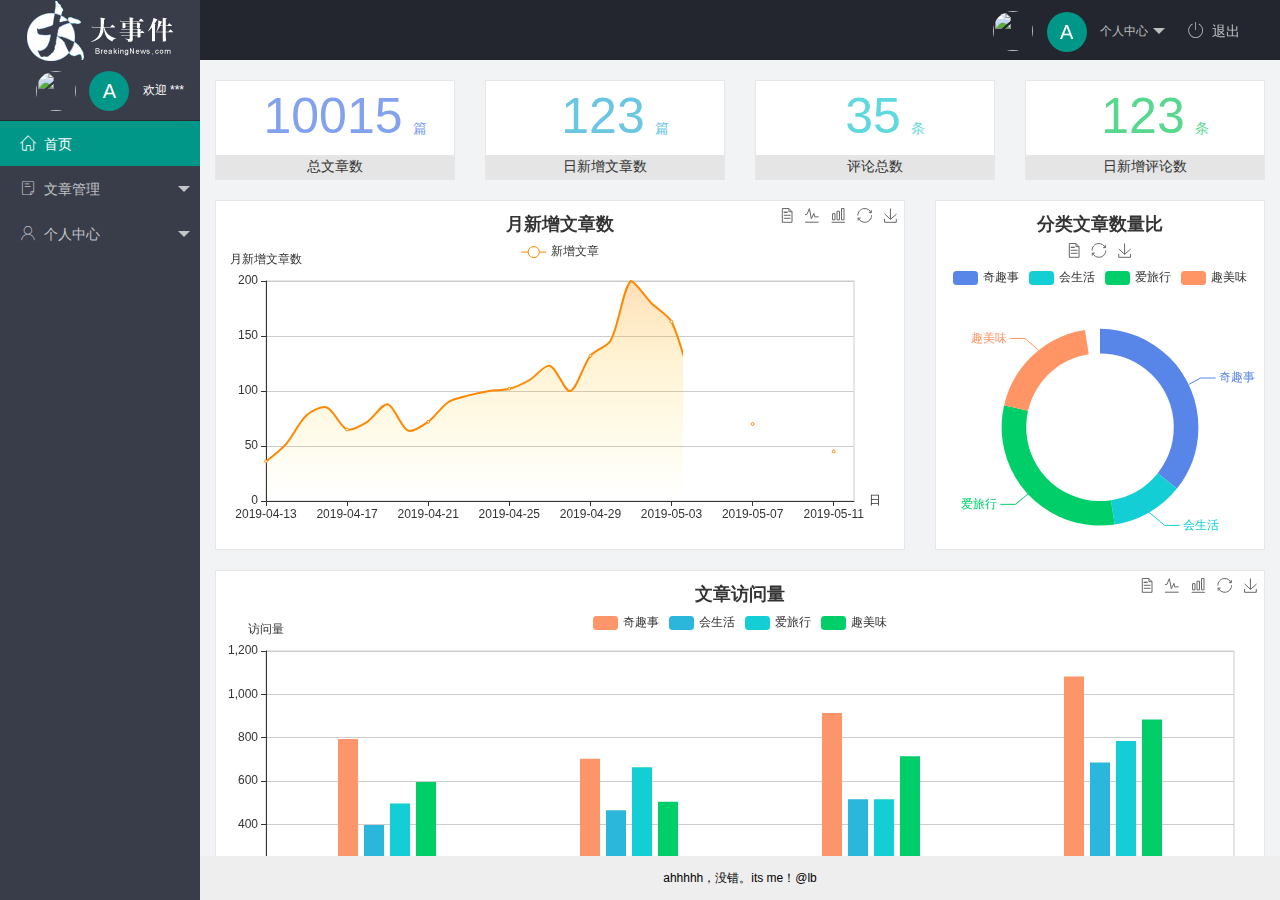
==== commit 920e3eea: "完成个人中心功能的开发" ====
--- a/index.html
+++ b/index.html
@@ -41,9 +41,9 @@
                         <span class="text-avatar">A</span> 个人中心
                     </a>
                     <dl class="layui-nav-child">
-                        <dd><a href="">基本资料</a></dd>
-                        <dd><a href="">更换头像</a></dd>
-                        <dd><a href="">重置密码</a></dd>
+                        <dd><a href="/user/user_info.html" target="fm">基本资料</a></dd>
+                        <dd><a href="/user/user_avatar.html" target="fm">更换头像</a></dd>
+                        <dd><a href="/user/user_pwd.html" target="fm">重置密码</a></dd>
                     </dl>
 
                 </li>
@@ -80,9 +80,9 @@
                     <li class="layui-nav-item">
                         <a href="javascript:;"><span class="iconfont icon-user"></span>个人中心</a>
                         <dl class="layui-nav-child">
-                            <dd><a href="javascript:;"><i class="layui-icon layui-icon-app"></i>基本资料</a></dd>
-                            <dd><a href="javascript:;"><i class="layui-icon layui-icon-app"></i>更换头像</a></dd>
-                            <dd><a href="javascript:;"><i class="layui-icon layui-icon-app"></i>重置密码</a></dd>
+                            <dd><a href="/user/user_info.html" target="fm"><i class="layui-icon layui-icon-app"></i>基本资料</a></dd>
+                            <dd><a href="/user/user_avatar.html" target="fm"><i class="layui-icon layui-icon-app"></i>更换头像</a></dd>
+                            <dd><a href="/user/user_pwd.html" target="fm"><i class="layui-icon layui-icon-app"></i>重置密码</a></dd>
                         </dl>
                     </li>
                 </ul>
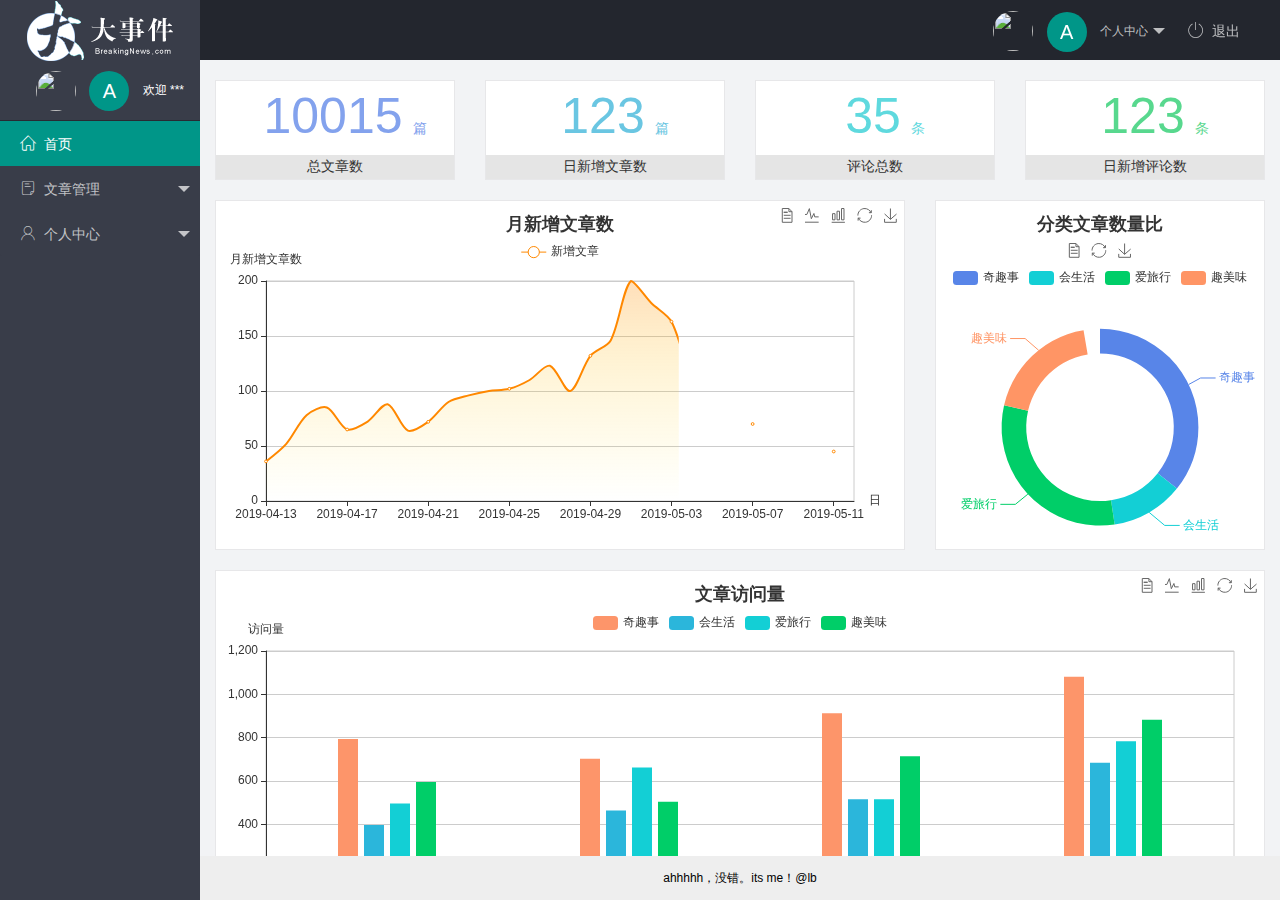
==== commit 33b8d917: "完成文章管理相关功能的开发" ====
--- a/index.html
+++ b/index.html
@@ -71,9 +71,9 @@
                     <li class="layui-nav-item">
                         <a class="" href="javascript:;"><span class="iconfont icon-16"></span>文章管理</a>
                         <dl class="layui-nav-child">
-                            <dd><a href="javascript:;"><i class="layui-icon layui-icon-app"></i>文章类别</a></dd>
-                            <dd><a href="javascript:;"><i class="layui-icon layui-icon-app"></i>文章列表</a></dd>
-                            <dd><a href="javascript:;"><i class="layui-icon layui-icon-app"></i>发布文章</a></dd>
+                            <dd><a href="/article/art_cate.html" target="fm"><i class="layui-icon layui-icon-app"></i>文章类别</a></dd>
+                            <dd><a href="/article/art_list.html" target="fm"><i class="layui-icon layui-icon-app"></i>文章列表</a></dd>
+                            <dd><a href="/article/art_pub.html" target="fm"><i class="layui-icon layui-icon-app"></i>发布文章</a></dd>
 
                         </dl>
                     </li>
